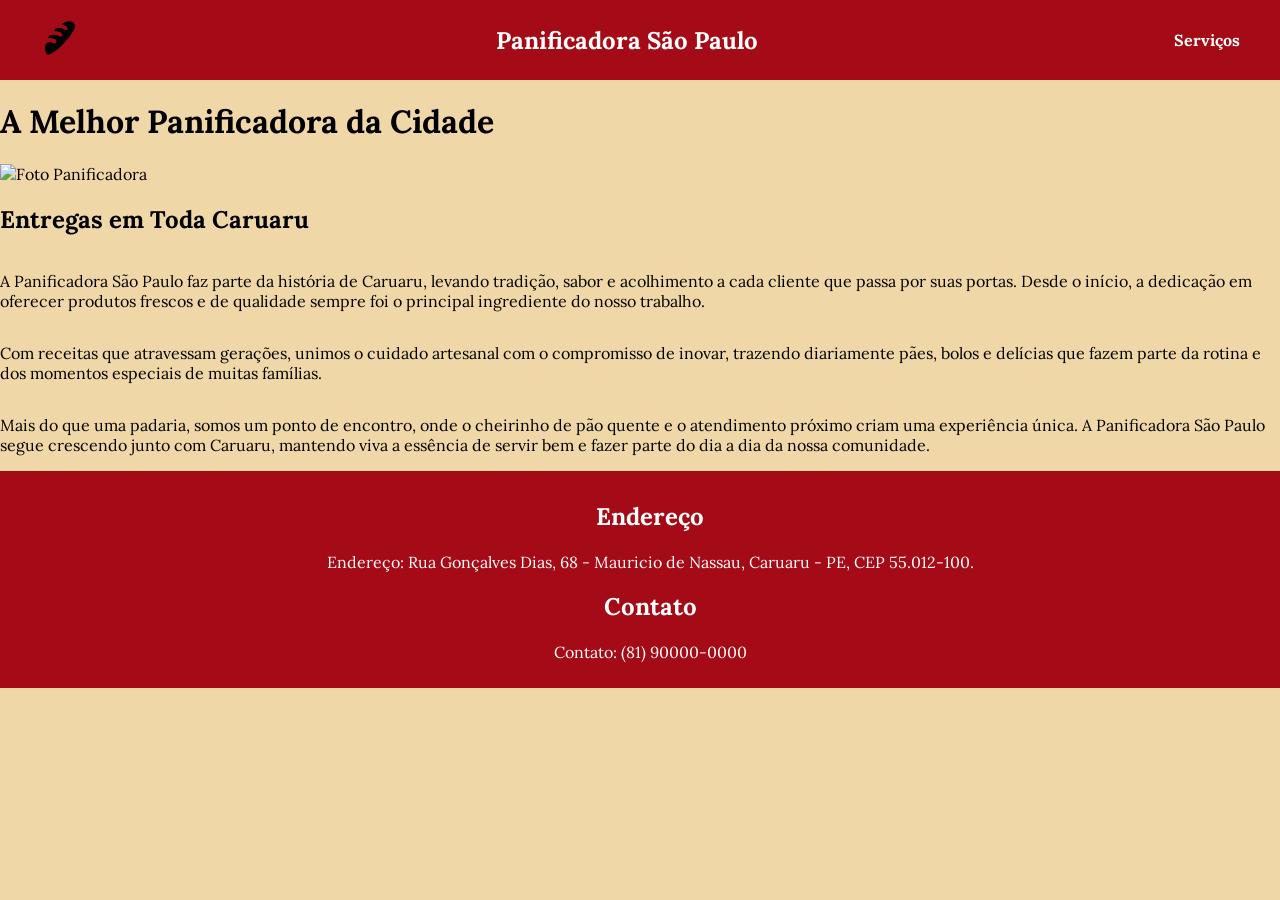
==== index.html @ 19a2aeb0 "init" ====
<!doctype html>
<html lang="en">
  <head>
    <meta charset="UTF-8" />
    <meta name="viewport" content="width=device-width, initial-scale=1.0" />
    <title>Panificadora São Paulo</title>
    <link rel="stylesheet" href="style.css" />
    <link
      href="https://fonts.googleapis.com/css2?family=Lora&display=swap"
      rel="stylesheet"
    />
  </head>
  <body>
    <header>
      <a href="index.html"> <img src="mdi--bakery.svg" alt="ícone" /></a>
      <h1 class="h1_title">Panificadora São Paulo</h1>
      <nav><a href="serviços.html">Serviços</a></nav>
    </header>
    <h1>A Melhor Panificadora da Cidade</h1>

    <img src="foto.webp" alt="Foto Panificadora" width="40%" />

    <h2>Entregas em Toda Caruaru</h2>

    <p>
      A Panificadora São Paulo faz parte da história de Caruaru, levando
      tradição, sabor e acolhimento a cada cliente que passa por suas portas.
      Desde o início, a dedicação em oferecer produtos frescos e de qualidade
      sempre foi o principal ingrediente do nosso trabalho.
    </p>

    <p>
      Com receitas que atravessam gerações, unimos o cuidado artesanal com o
      compromisso de inovar, trazendo diariamente pães, bolos e delícias que
      fazem parte da rotina e dos momentos especiais de muitas famílias.
    </p>

    <p>
      Mais do que uma padaria, somos um ponto de encontro, onde o cheirinho de
      pão quente e o atendimento próximo criam uma experiência única. A
      Panificadora São Paulo segue crescendo junto com Caruaru, mantendo viva a
      essência de servir bem e fazer parte do dia a dia da nossa comunidade.
    </p>

    <footer class="footer">
      <h2>Endereço</h2>
      <p>
        Endereço: Rua Gonçalves Dias, 68 - Mauricio de Nassau, Caruaru - PE, CEP
        55.012-100.
      </p>
      <h2>Contato</h2>
      <p>Contato: (81) 90000-0000</p>
    </footer>
  </body>
</html>
---- style.css ----
body {
  background-color: #f0d7a7;
  margin: 0%;
  font-family: "Lora", serif;
  flex-direction: column;
  display: flex;
}

a {
  text-decoration: none;
}

.title {
  width: 80%;
  color: white;
  font-size: 40px;
}

.footer {
  background-color: #a40b16;
  color: white;
  text-align: center;
  padding: 10px;
  width: 100%;
  display: block;
  justify-content: center;
  align-items: center;
  margin-top: auto;
}

header {
  width: 100%;
  height: 80px;
  background-color: #a40b16;
  display: flex;
  justify-content: space-between;
  align-items: center;
  padding: 0 40px;
  box-sizing: border-box;
}

header img {
  width: 40px;
}

.h1_title {
  color: white;
  font-size: 24px;
  margin: 0;
}

nav a {
  color: white;
  font-weight: bold;
  transition: 0.3s;
}

iconify-icon {
  font-size: 40px;
}
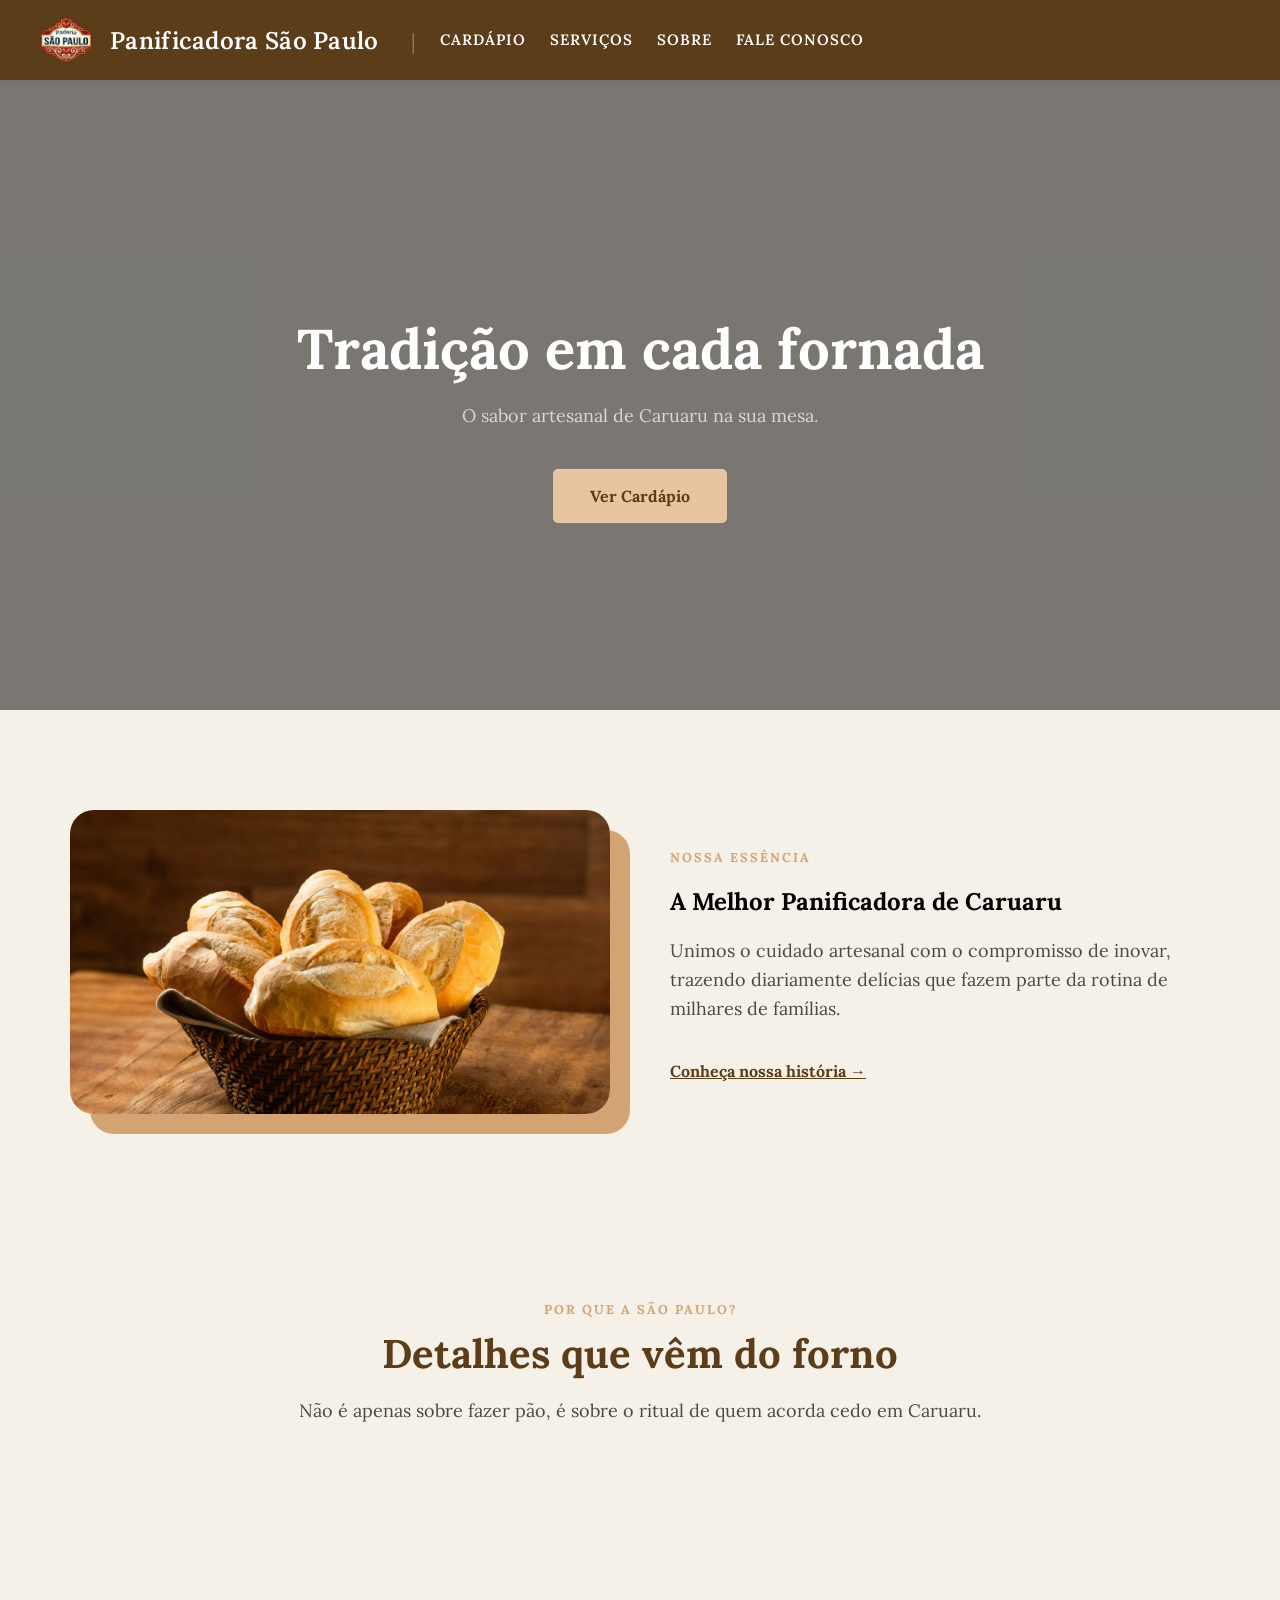
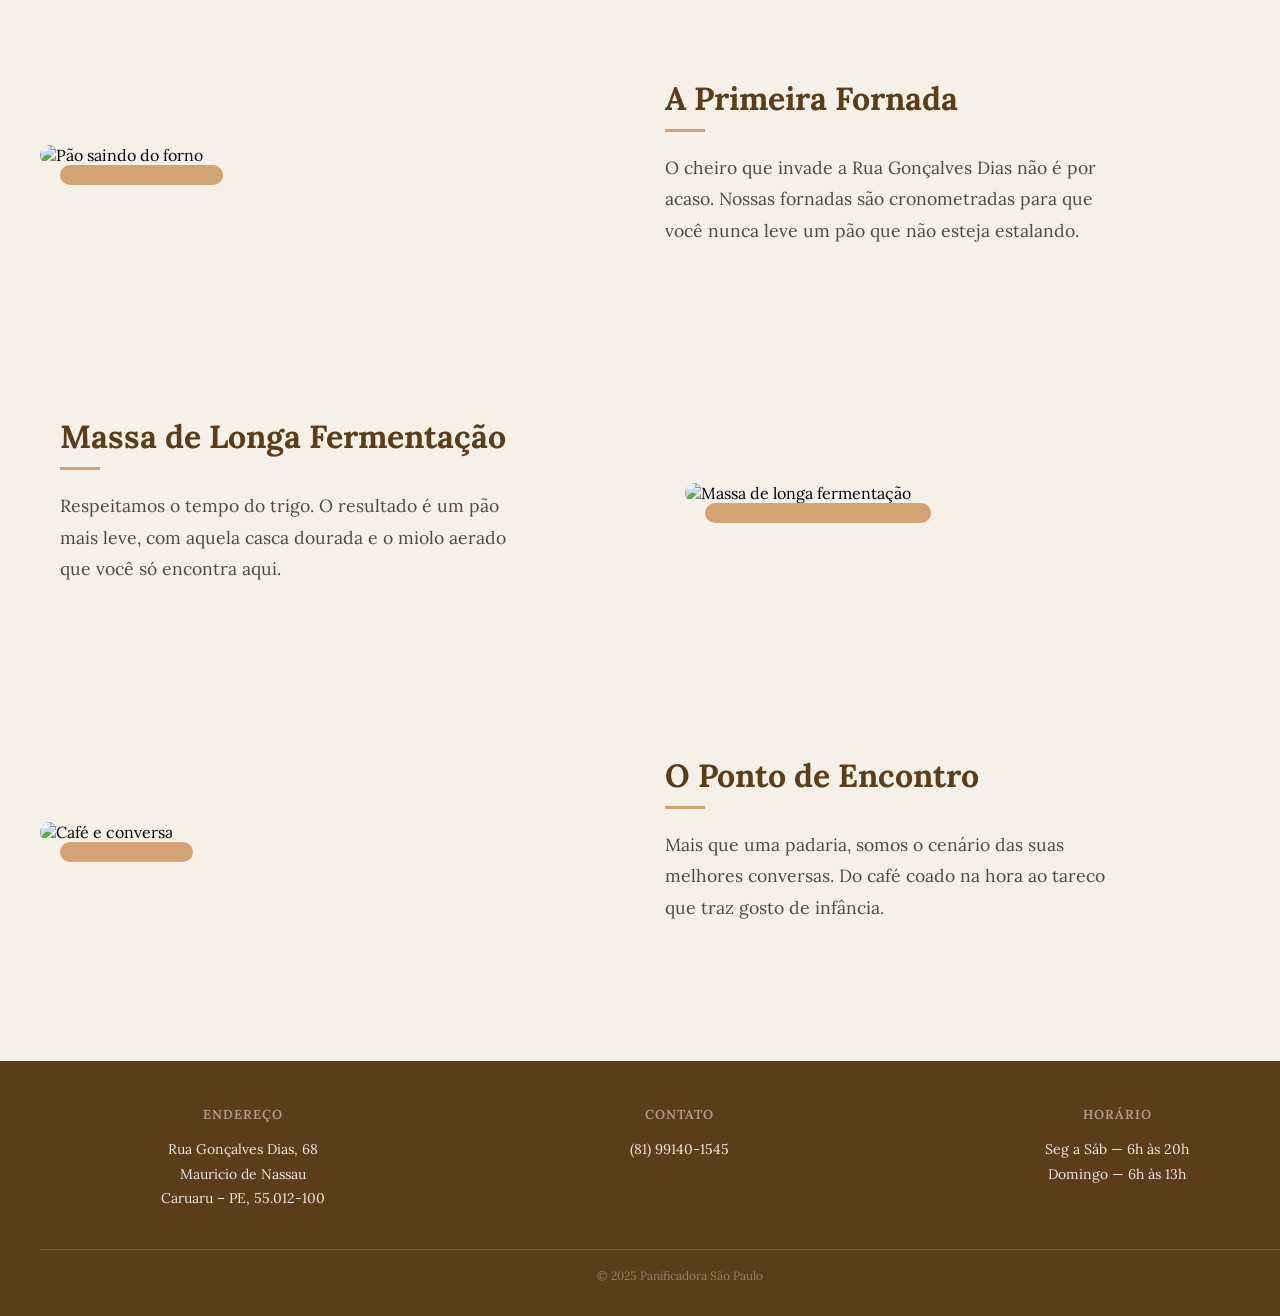
==== commit 8169bfe7: "feat: complete bakery website with all pages and features - Added cardapio.html with responsive prod" ====
--- a/index.html
+++ b/index.html
@@ -1,5 +1,5 @@
 <!doctype html>
-<html lang="en">
+<html lang="pt-BR">
   <head>
     <meta charset="UTF-8" />
     <meta name="viewport" content="width=device-width, initial-scale=1.0" />
@@ -9,47 +9,147 @@
       href="https://fonts.googleapis.com/css2?family=Lora&display=swap"
       rel="stylesheet"
     />
+    <script src="script.js" defer></script>
   </head>
   <body>
     <header>
-      <a href="index.html"> <img src="mdi--bakery.svg" alt="ícone" /></a>
-      <h1 class="h1_title">Panificadora São Paulo</h1>
-      <nav><a href="serviços.html">Serviços</a></nav>
+      <div class="header-logo">
+        <a href="index.html" class="logo-link"
+          ><img src="img/logo-removebg-preview.png" alt="ícone" />
+          <h1 class="h1_title">Panificadora São Paulo</h1>
+        </a>
+      </div>
+      <button class="menu-toggle" aria-expanded="false" aria-label="Abrir menu">
+        <span class="bar"></span>
+        <span class="bar"></span>
+        <span class="bar"></span>
+      </button>
+      <nav class="main-nav">
+        <a href="cardapio.html">Cardápio</a>
+        <a href="serviços.html">Serviços</a>
+        <a href="sobre.html">Sobre</a>
+        <a href="fale_conosco.html">Fale Conosco</a>
+      </nav>
     </header>
-    <h1>A Melhor Panificadora da Cidade</h1>
 
-    <img src="foto.webp" alt="Foto Panificadora" width="40%" />
+    <section class="hero">
+      <div class="hero-overlay">
+        <div class="container">
+          <h1>Tradição em cada fornada</h1>
+          <p class="p2-hero">O sabor artesanal de Caruaru na sua mesa.</p>
+          <a href="cardapio.html" class="btn-cta">Ver Cardápio</a>
+        </div>
+      </div>
+    </section>
 
-    <h2>Entregas em Toda Caruaru</h2>
+    <main>
+      <section class="secao-split container">
+        <div class="split-img">
+          <img src="img/paofrancesfolhado.jpg" alt="Pães artesanais" />
+        </div>
+        <div class="split-text">
+          <span class="tagline">Nossa Essência</span>
+          <h2>A Melhor Panificadora de Caruaru</h2>
+          <p>
+            Unimos o cuidado artesanal com o compromisso de inovar, trazendo
+            diariamente delícias que fazem parte da rotina de milhares de
+            famílias.
+          </p>
+          <a href="sobre.html" class="btn-text">Conheça nossa história →</a>
+        </div>
+      </section>
 
-    <p>
-      A Panificadora São Paulo faz parte da história de Caruaru, levando
-      tradição, sabor e acolhimento a cada cliente que passa por suas portas.
-      Desde o início, a dedicação em oferecer produtos frescos e de qualidade
-      sempre foi o principal ingrediente do nosso trabalho.
-    </p>
+      <section class="secao-bege">
+        <div class="container">
+          <div class="intro-diferenciais">
+            <span class="tagline">Por que a São Paulo?</span>
+            <h2>Detalhes que vêm do forno</h2>
+            <p>
+              Não é apenas sobre fazer pão, é sobre o ritual de quem acorda cedo
+              em Caruaru.
+            </p>
+          </div>
+        </div>
+      </section>
 
-    <p>
-      Com receitas que atravessam gerações, unimos o cuidado artesanal com o
-      compromisso de inovar, trazendo diariamente pães, bolos e delícias que
-      fazem parte da rotina e dos momentos especiais de muitas famílias.
-    </p>
+      <section>
+        <div class="beneficios-lista-leve">
+          <div class="beneficio-item-horizontal">
+            <div class="beneficio-img">
+              <img
+                src="https://plus.unsplash.com/premium_photo-1675604274302-665e7e65021e?fm=jpg&q=60&w=3000&auto=format&fit=crop&ixlib=rb-4.1.0&ixid=M3wxMjA3fDB8MHxwaG90by1yZWxhdGVkfDE5fHx8ZW58MHx8fHx8"
+                alt="Pão saindo do forno"
+              />
+            </div>
+            <div class="beneficio-info">
+              <h3>A Primeira Fornada</h3>
+              <p>
+                O cheiro que invade a Rua Gonçalves Dias não é por acaso. Nossas
+                fornadas são cronometradas para que você nunca leve um pão que
+                não esteja estalando.
+              </p>
+            </div>
+          </div>
 
-    <p>
-      Mais do que uma padaria, somos um ponto de encontro, onde o cheirinho de
-      pão quente e o atendimento próximo criam uma experiência única. A
-      Panificadora São Paulo segue crescendo junto com Caruaru, mantendo viva a
-      essência de servir bem e fazer parte do dia a dia da nossa comunidade.
-    </p>
+          <div class="beneficio-item-horizontal inverso">
+            <div class="beneficio-img">
+              <img
+                src="https://www.ogastronomo.com.br/upload/510478094-maturacao-massa-de-pizza-tudo-que-voce-precisa-saber.jpg"
+                alt="Massa de longa fermentação"
+              />
+            </div>
+            <div class="beneficio-info">
+              <h3>Massa de Longa Fermentação</h3>
+              <p>
+                Respeitamos o tempo do trigo. O resultado é um pão mais leve,
+                com aquela casca dourada e o miolo aerado que você só encontra
+                aqui.
+              </p>
+            </div>
+          </div>
+
+          <div class="beneficio-item-horizontal">
+            <div class="beneficio-img">
+              <img
+                src="https://www.estadao.com.br/resizer/v2/ZAYKNE3MEFFDRJRJ5YSNLLZTKM.jpeg?quality=80&auth=85a5abe67cd86475c7be4de5ea391f62dc8b5c36cb199ed717e7e5902f78c14a&width=1075&height=527&focal=2766,3047"
+                alt="Café e conversa"
+              />
+            </div>
+            <div class="beneficio-info">
+              <h3>O Ponto de Encontro</h3>
+              <p>
+                Mais que uma padaria, somos o cenário das suas melhores
+                conversas. Do café coado na hora ao tareco que traz gosto de
+                infância.
+              </p>
+            </div>
+          </div>
+        </div>
+      </section>
+    </main>
 
     <footer class="footer">
-      <h2>Endereço</h2>
-      <p>
-        Endereço: Rua Gonçalves Dias, 68 - Mauricio de Nassau, Caruaru - PE, CEP
-        55.012-100.
-      </p>
-      <h2>Contato</h2>
-      <p>Contato: (81) 90000-0000</p>
+      <div class="footer-linha-topo">
+        <div class="footer-bloco">
+          <h3>Endereço</h3>
+          <p>
+            Rua Gonçalves Dias, 68<br />
+            Mauricio de Nassau<br />
+            Caruaru – PE, 55.012-100
+          </p>
+        </div>
+
+        <div class="footer-bloco">
+          <h3>Contato</h3>
+          <p>(81) 99140-1545</p>
+        </div>
+
+        <div class="footer-bloco">
+          <h3>Horário</h3>
+          <p>Seg a Sáb — 6h às 20h<br />Domingo — 6h às 13h</p>
+        </div>
+      </div>
+      <p class="footer-copy">© 2025 Panificadora São Paulo</p>
     </footer>
   </body>
 </html>
--- a/style.css
+++ b/style.css
@@ -1,13 +1,440 @@
 body {
-  background-color: #f0d7a7;
-  margin: 0%;
+  background-color: #f5f0e8;
+  margin: 0;
   font-family: "Lora", serif;
   flex-direction: column;
-  display: flex;
+  min-height: 100vh;
+  display: flex;
+  padding-top: 80px;
 }
 
 a {
+  color: #d4a373;
   text-decoration: none;
+}
+
+.tagline {
+  color: #d4a373;
+  text-transform: uppercase;
+  font-weight: bold;
+  letter-spacing: 2px;
+  font-size: 0.8rem;
+}
+
+.secao-bege {
+  background-color: #f5f0e8;
+  padding: 80px 0;
+}
+
+.beneficios-grid {
+  display: grid;
+  grid-template-columns: repeat(auto-fit, minmax(250px, 1fr));
+  gap: 30px;
+  margin-top: 40px;
+}
+
+.beneficio-card {
+  background: white;
+  padding: 40px;
+  text-align: center;
+  border-radius: 8px;
+  transition: 0.3s;
+}
+
+.beneficio-card:hover {
+  transform: translateY(-10px);
+}
+
+.beneficio-card .icon {
+  font-size: 2.5rem;
+  margin-bottom: 20px;
+}
+
+.depoimentos-grid {
+  display: grid;
+  grid-template-columns: 1fr 1fr;
+  gap: 40px;
+  padding: 40px 0;
+}
+
+.depoimento-item {
+  border-left: 4px solid #d4a373;
+  padding-left: 20px;
+  margin: 0;
+}
+
+.text-center {
+  text-align: center;
+}
+
+.btn-text {
+  color: #5c3d1a;
+  font-weight: bold;
+  text-decoration: underline;
+  margin-top: 20px;
+  display: inline-block;
+}
+
+@media (max-width: 768px) {
+  .secao-split {
+    flex-direction: column;
+    text-align: center;
+  }
+  .depoimentos-grid {
+    grid-template-columns: 1fr;
+  }
+}
+
+.hero-overlay {
+  background: rgba(0, 0, 0, 0.5);
+  width: 100%;
+  height: 100%;
+  display: flex;
+  align-items: center;
+  text-align: center;
+}
+
+.container {
+  max-width: 1140px;
+  margin: 0 auto;
+  padding: 0 20px;
+}
+
+.hero {
+  background-image: url("https://static.vecteezy.com/ti/fotos-gratis/p2/67289860-realista-pao-pao-colocada-em-rustico-de-madeira-configuracao-papel-de-parede-gratis-foto.jpg");
+  background-size: cover;
+  background-position: center;
+  height: 70vh;
+  display: flex;
+  align-items: center;
+  color: white;
+  background-attachment: fixed;
+}
+
+.p2-hero {
+  color: #dbd6d6;
+}
+
+.hero-overlay {
+  background: rgba(0, 0, 0, 0.5);
+  width: 100%;
+  height: 100%;
+  display: flex;
+  align-items: center;
+  text-align: center;
+}
+
+.hero h1 {
+  font-size: 3.5rem;
+  margin-bottom: 10px;
+}
+
+.btn-cta {
+  background: #e8c4a0;
+  color: #5c3d1a;
+  padding: 15px 35px;
+  text-decoration: none;
+  font-weight: bold;
+  border-radius: 5px;
+  display: inline-block;
+  margin-top: 20px;
+  transition: 0.3s;
+  border: 2px solid #e8c4a0;
+}
+
+.btn-cta:hover {
+  transform: scale(1.08);
+  background: #d4a373;
+  border-color: #d4a373;
+  box-shadow: 0 8px 20px rgba(0, 0, 0, 0.15);
+}
+
+.secao-split {
+  display: flex;
+  align-items: center;
+  gap: 60px;
+  padding: 100px 10px;
+}
+
+.split-img,
+.split-text {
+  flex: 1;
+}
+
+.split-img img {
+  width: 100%;
+  border-radius: 24px;
+  box-shadow: 20px 20px 0px #d4a373;
+}
+
+.intro-diferenciais {
+  text-align: center;
+  margin-bottom: 60px;
+}
+
+.intro-diferenciais h2 {
+  font-size: 2.5rem;
+  color: #5c3d1a;
+  margin: 10px 0;
+}
+
+.beneficios-lista-leve {
+  display: flex;
+  flex-direction: column;
+  gap: 80px;
+  margin-top: 60px;
+  padding-bottom: 100px;
+  max-width: 1200px;
+  margin-left: auto;
+  margin-right: auto;
+  padding-left: 20px;
+  padding-right: 20px;
+}
+
+.beneficio-item-horizontal {
+  display: flex;
+  align-items: center;
+  gap: 50px;
+}
+
+.beneficio-item-horizontal.inverso {
+  flex-direction: row-reverse;
+}
+
+.beneficio-img {
+  flex: 1;
+}
+
+.beneficio-img img {
+  width: 100%;
+  height: 350px;
+  object-fit: cover;
+  border-radius: 24px;
+  box-shadow: 20px 20px 0px #d4a373;
+}
+
+.beneficio-info {
+  flex: 1;
+  padding: 20px;
+}
+
+.beneficio-info h3 {
+  font-family: "Lora", serif;
+  font-size: 2rem;
+  color: #5c3d1a;
+  margin-bottom: 20px;
+  position: relative;
+}
+
+.beneficio-info h3::after {
+  content: "";
+  display: block;
+  width: 40px;
+  height: 3px;
+  background: #d4a373;
+  margin-top: 10px;
+}
+
+.beneficio-info p {
+  font-size: 1.1rem;
+  line-height: 1.8;
+  color: #4a4a4a;
+  max-width: 450px;
+}
+
+@media (max-width: 768px) {
+  header {
+    padding: 0.5rem 1.2rem;
+    height: 72px;
+  }
+
+  header img {
+    width: 56px;
+    height: 42px;
+  }
+
+  .h1_title {
+    font-size: 20px;
+  }
+
+  body {
+    padding-top: 72px;
+  }
+
+  .hero {
+    height: 55vh;
+  }
+
+  .hero h1 {
+    font-size: 2.5rem;
+  }
+
+  .hero-overlay {
+    justify-content: center;
+    text-align: center;
+  }
+
+  .btn-cta {
+    padding: 12px 26px;
+    font-size: 1rem;
+  }
+
+  main {
+    max-width: 100%;
+    padding: 1.5rem;
+  }
+
+  .secao-split {
+    padding: 60px 15px;
+    gap: 30px;
+  }
+
+  .split-text {
+    text-align: left;
+  }
+
+  .split-img img {
+    border-radius: 20px;
+    box-shadow: 15px 15px 0px #d4a373;
+  }
+
+  .beneficios-lista-leve {
+    gap: 60px;
+    padding-bottom: 80px;
+    padding-left: 15px;
+    padding-right: 15px;
+  }
+
+  .beneficio-item-horizontal,
+  .beneficio-item-horizontal.inverso {
+    gap: 30px;
+    padding: 0 10px;
+  }
+
+  .beneficio-img {
+    margin-left: 0;
+    margin-right: 0;
+  }
+
+  .beneficio-img img {
+    width: 100%;
+    height: 280px;
+    border-radius: 24px;
+    box-shadow: 20px 20px 0px #d4a373;
+  }
+
+  .beneficio-info h3 {
+    font-size: 1.6rem;
+  }
+
+  .beneficio-info p {
+    font-size: 1rem;
+  }
+
+  .intro-diferenciais h2 {
+    font-size: 2rem;
+  }
+
+  .cardapio-grid {
+    grid-template-columns: repeat(2, 1fr);
+    gap: 24px;
+  }
+
+  .depoimentos-grid {
+    grid-template-columns: 1fr;
+  }
+
+  nav {
+    gap: 1rem;
+  }
+
+  nav a {
+    font-size: 14px;
+    padding: 5px 8px;
+  }
+
+  .footer-linha-topo {
+    flex-direction: row;
+    justify-content: space-around;
+  }
+
+  .footer-bloco {
+    text-align: center;
+    flex: 0 1 auto;
+  }
+
+  .contato-wrapper {
+    flex-direction: column;
+    gap: 40px;
+    padding-bottom: 80px;
+  }
+
+  .servicos-grid {
+    gap: 20px;
+  }
+
+  .servico-card {
+    flex: 1 1 250px;
+  }
+}
+
+.marquee-wrapper {
+  width: 100%;
+  overflow: hidden;
+  padding: 40px 0;
+  background-color: #f5f0e8;
+  mask-image: linear-gradient(
+    to right,
+    transparent,
+    black 10%,
+    black 90%,
+    transparent
+  );
+}
+
+.marquee-content {
+  display: flex;
+  width: max-content;
+  gap: 30px;
+  animation: rolar-infinito 20s linear infinite;
+}
+
+.depoimento-card {
+  flex: 0 0 350px;
+  background: white;
+  padding: 30px;
+  border-radius: 12px;
+  box-shadow: 0 4px 15px rgba(0, 0, 0, 0.05);
+  border-left: 5px solid #d4a373;
+}
+
+@keyframes rolar-infinito {
+  0% {
+    transform: translateX(0);
+  }
+  100% {
+    transform: translateX(-50%);
+  }
+}
+
+.img {
+  display: block;
+  margin-left: auto;
+  margin-right: auto;
+}
+
+h1 {
+  text-align: center;
+}
+
+.h2 {
+  background-color: #5c3d1a;
+  color: white;
+  padding: 10px 1rem;
+  font-size: 16px;
+  text-align: center;
+  letter-spacing: 0.5px;
+  margin: 0;
 }
 
 .title {
@@ -17,7 +444,7 @@
 }
 
 .footer {
-  background-color: #a40b16;
+  background-color: #5c3d1a;
   color: white;
   text-align: center;
   padding: 10px;
@@ -29,32 +456,1438 @@
 }
 
 header {
+  background-color: #5c3d1a;
+  padding: 0.5rem 2rem;
+  height: 80px;
+  display: flex;
+  align-items: center;
+  justify-content: flex-start;
   width: 100%;
-  height: 80px;
-  background-color: #a40b16;
-  display: flex;
-  justify-content: space-between;
+  box-sizing: border-box;
+  gap: 2rem;
+  position: fixed;
+  top: 0;
+  z-index: 1000;
+  box-shadow: 0 2px 10px rgba(0, 0, 0, 0.1);
+}
+
+p {
+  color: #4a4a4a;
+  font-size: 18px;
+  line-height: 1.6;
+}
+
+header img {
+  width: 68px;
+  height: 50px;
+  filter: none;
+  opacity: 1;
+  display: block;
+  margin: 0;
+}
+
+.menu-toggle {
+  display: none;
+}
+
+.header-logo {
+  flex-shrink: 0;
+  display: flex;
   align-items: center;
-  padding: 0 40px;
-  box-sizing: border-box;
-}
-
-header img {
-  width: 40px;
+  gap: 15px;
+}
+
+.logo-link {
+  display: flex;
+  align-items: center;
+  gap: 10px;
+  text-decoration: none;
+  transition: opacity 0.2s;
+}
+
+.logo-link:hover {
+  opacity: 0.8;
 }
 
 .h1_title {
   color: white;
   font-size: 24px;
+  font-weight: 600;
+  letter-spacing: 0.3px;
+  cursor: pointer;
   margin: 0;
+  white-space: nowrap;
+}
+
+nav {
+  display: flex;
+  gap: 1.5rem;
+  align-items: center;
 }
 
 nav a {
   color: white;
+  font-size: 15px;
+  font-weight: 600;
+  text-transform: uppercase;
+  letter-spacing: 1px;
+  border-bottom: none;
+  transition: color 0.3s ease;
+  border-bottom: 2px solid transparent;
+}
+
+nav a:hover {
+  color: #d2b48c;
+  border-bottom: 2px solid #d2b48c;
+}
+
+nav::before {
+  content: "|";
+  color: rgba(255, 255, 255, 0.3);
+  font-size: 20px;
+  font-weight: 300;
+}
+
+iconify-icon {
+  font-size: 40px;
+}
+
+.footer {
+  background-color: #5c3d1a;
+  color: white;
+  padding: 2rem 2.5rem 1.2rem;
+}
+
+.footer-linha-topo {
+  display: flex;
+  flex-wrap: wrap;
+  gap: 2rem;
+  padding-bottom: 1.5rem;
+  border-bottom: 1px solid rgba(255, 255, 255, 0.15);
+  margin-bottom: 1rem;
+}
+
+.footer-bloco {
+  flex: 1 1 180px;
+}
+
+.footer-bloco h3 {
+  font-size: 13px;
+  font-weight: 600;
+  letter-spacing: 1px;
+  text-transform: uppercase;
+  color: rgba(255, 255, 255, 0.5);
+  margin-bottom: 0.6rem;
+}
+
+.footer-bloco p {
+  font-size: 14px;
+  line-height: 1.75;
+  color: rgba(255, 255, 255, 0.88);
+}
+
+.footer-copy {
+  font-size: 12px;
+  color: rgba(255, 255, 255, 0.35);
+  text-align: center;
+}
+
+.cardapio-container {
+  max-width: 1200px;
+  margin: 0 auto;
+  padding: 40px 20px;
+}
+
+.cardapio-grid {
+  display: grid;
+  grid-template-columns: repeat(auto-fill, minmax(280px, 1fr));
+  gap: 32px;
+}
+
+.cardapio-h1 {
+  color: #5c3d1a;
+}
+
+.produto-card {
+  background: #ffffff;
+  border-radius: 8px;
+  overflow: hidden;
+  border: 1px solid #eee;
+  transition: all 0.3s cubic-bezier(0.25, 0.8, 0.25, 1);
+  display: flex;
+  flex-direction: column;
+}
+
+.produto-card:hover {
+  transform: translateY(-5px);
+  box-shadow: 0 10px 20px rgba(0, 0, 0, 0.08);
+}
+
+.produto-card img {
+  width: 100%;
+  aspect-ratio: 4 / 3;
+  object-fit: cover;
+  display: block;
+  background-color: #f9f9f9;
+}
+
+.produto-info {
+  padding: 20px;
+  display: flex;
+  flex-direction: column;
+  flex-grow: 1;
+}
+
+.produto-info h3 {
+  font-family: "Lora", serif;
+  color: #5c3d1a;
+  margin: 0 0 10px 0;
+  font-size: 1.2rem;
+}
+
+.produto-info p {
+  font-size: 0.9rem;
+  color: #666;
+  line-height: 1.5;
+  margin-bottom: 15px;
+  flex-grow: 1;
+}
+
+.produto-preco {
+  font-size: 1.2rem;
+  font-weight: 700;
+  color: #5c3d1a;
+  margin-bottom: 15px;
+}
+
+.botoes-grupo {
+  display: flex;
+  flex-direction: column;
+  gap: 10px;
+}
+
+.btn-comprar,
+.btn-retirar {
+  width: 100%;
+  padding: 12px;
+  border-radius: 4px;
+  font-weight: 600;
+  font-size: 0.8rem;
+  text-transform: uppercase;
+  letter-spacing: 0.5px;
+  cursor: pointer;
+  transition: 0.2s;
+}
+
+.btn-comprar {
+  background-color: #5c3d1a;
+  color: white;
+  border: none;
+}
+
+.btn-comprar:hover {
+  background-color: #d4a373;
+}
+
+.btn-retirar {
+  background-color: transparent;
+  color: #5c3d1a;
+  border: 1px solid #5c3d1a;
+}
+
+.btn-retirar:hover {
+  background-color: rgba(92, 61, 26, 0.05);
+}
+
+.sobre-hero {
+  background-color: #5c3d1a;
+  padding: 100px 60px;
+  text-align: center;
+  color: white;
+}
+
+.secao-historia {
+  display: flex;
+  align-items: center;
+  gap: 80px;
+  padding: 100px 20px;
+}
+
+.secao-historia.inverso {
+  flex-direction: row-reverse;
+}
+
+.historia-texto {
+  flex: 1.2;
+}
+
+.historia-texto h2 {
+  font-family: "Lora", serif;
+  font-size: 2.5rem;
+  color: #5c3d1a;
+  margin-bottom: 20px;
+}
+
+.historia-img {
+  flex: 1;
+}
+
+.historia-img img {
+  width: 100%;
+  height: 450px;
+  object-fit: cover;
+  border-radius: 2px;
+  filter: grayscale(30%) sepia(20%);
+}
+
+.destaque-cultural {
+  background-color: #f5f0e8;
+  padding: 80px 0;
+  border-top: 1px solid #e0d8cc;
+  border-bottom: 1px solid #e0d8cc;
+}
+
+.cultural-wrapper {
+  max-width: 800px;
+  margin: 0 auto;
+  text-align: center;
+}
+
+.cultural-badge {
+  font-size: 3rem;
+  color: #d4a373;
+  margin-bottom: 20px;
+}
+
+.cultural-content h3 {
+  font-style: italic;
+  font-size: 1.8rem;
+  color: #5c3d1a;
+  margin-bottom: 20px;
+}
+
+.autor-musica {
+  display: block;
+  margin-top: 20px;
+  font-size: 0.8rem;
+  text-transform: uppercase;
+  letter-spacing: 2px;
+  color: #d4a373;
+}
+
+.servicos-hero {
+  background-color: #f5f0e8;
+  padding: 80px 0;
+  text-align: center;
+  margin-bottom: 50px;
+}
+
+.servicos-hero h1 {
+  font-family: "Lora", serif;
+  color: #5c3d1a;
+  font-size: 3rem;
+  margin-bottom: 10px;
+}
+
+.servicos-grid {
+  display: flex;
+  flex-wrap: wrap;
+  gap: 30px;
+  padding-bottom: 80px;
+}
+
+.servico-card {
+  flex: 1 1 300px;
+  background: white;
+  border: 1px solid #e0d8cc;
+  padding: 40px;
+  border-radius: 4px;
+  display: flex;
+  flex-direction: column;
+  transition: all 0.3s ease;
+}
+
+.servico-card:hover {
+  border-color: #d4a373;
+  transform: translateY(-5px);
+  box-shadow: 0 10px 25px rgba(92, 61, 26, 0.05);
+}
+
+.servico-icon {
+  font-size: 3rem;
+  color: #d4a373;
+  margin-bottom: 25px;
+}
+
+.servico-info h3 {
+  color: #5c3d1a;
+  font-size: 1.5rem;
+  margin-bottom: 15px;
+}
+
+.servico-info p {
+  font-size: 1rem;
+  color: #666;
+  margin-bottom: 20px;
+  line-height: 1.6;
+}
+
+.servico-lista {
+  list-style: none;
+  padding: 0;
+  margin-bottom: 30px;
+}
+
+.servico-lista li {
+  font-size: 0.9rem;
+  color: #5c3d1a;
+  margin-bottom: 8px;
+  display: flex;
+  align-items: center;
+  gap: 10px;
+}
+
+.servico-lista li::before {
+  content: "✓";
+  color: #d4a373;
+  font-weight: bold;
+}
+
+.btn-servico {
+  margin-top: auto;
+  padding: 12px 20px;
+  text-align: center;
+  text-transform: uppercase;
+  font-weight: bold;
+  font-size: 0.8rem;
+  letter-spacing: 1px;
+  border-radius: 4px;
+  transition: 0.3s;
+  background-color: #5c3d1a;
+  color: white;
+}
+
+.btn-servico.secondary {
+  background-color: transparent;
+  border: 1px solid #5c3d1a;
+  color: #5c3d1a;
+}
+
+.btn-servico:hover {
+  background-color: #d4a373;
+  color: #5c3d1a;
+  border-color: #d4a373;
+}
+
+@media (max-width: 480px) {
+  header {
+    padding: 0.4rem 0.8rem;
+    height: 64px;
+    gap: 0.6rem;
+  }
+
+  header img {
+    width: 48px;
+    height: 36px;
+  }
+
+  .h1_title {
+    font-size: 16px;
+    white-space: nowrap;
+    overflow: hidden;
+    text-overflow: ellipsis;
+    max-width: 150px;
+  }
+
+  body {
+    padding-top: 64px;
+  }
+
+  nav {
+    gap: 0.4rem;
+    flex-wrap: wrap;
+    align-items: center;
+  }
+
+  nav a {
+    font-size: 12px;
+    padding: 4px 6px;
+  }
+
+  nav::before {
+    display: none;
+  }
+
+  .hero {
+    height: 45vh;
+    background-attachment: scroll;
+    background-size: cover;
+    background-position: center;
+    min-height: 320px;
+  }
+
+  .hero-overlay {
+    justify-content: center;
+    align-items: center;
+    text-align: center;
+    padding: 20px 12px;
+    display: flex;
+    flex-direction: column;
+  }
+
+  .hero-overlay .container {
+    width: 100%;
+    display: flex;
+    flex-direction: column;
+    align-items: center;
+    justify-content: center;
+    max-width: 100%;
+    padding: 0;
+  }
+
+  .hero h1 {
+    font-size: 1.6rem;
+    margin-bottom: 8px;
+    line-height: 1.2;
+  }
+
+  .p2-hero {
+    font-size: 0.9rem;
+    margin: 8px 0;
+  }
+
+  .btn-cta {
+    padding: 10px 18px;
+    font-size: 0.9rem;
+    margin-top: 12px;
+  }
+
+  main {
+    max-width: 100%;
+    padding: 1rem 0.8rem;
+  }
+
+  .secao-split {
+    flex-direction: column;
+    padding: 30px 8px;
+    gap: 20px;
+    text-align: center;
+  }
+
+  .split-img img {
+    border-radius: 12px;
+    box-shadow: 8px 8px 0px #d4a373;
+  }
+
+  .split-text {
+    text-align: center;
+  }
+
+  .secao-bege {
+    padding: 60px 0;
+  }
+
+  .intro-diferenciais {
+    margin-bottom: 40px;
+  }
+
+  .intro-diferenciais h2 {
+    font-size: 1.4rem;
+    margin: 8px 0;
+  }
+
+  .intro-diferenciais p {
+    font-size: 0.95rem;
+  }
+
+  .beneficios-lista-leve {
+    gap: 50px;
+    margin-top: 30px;
+    padding-bottom: 60px;
+    padding-left: 0;
+    padding-right: 0;
+  }
+
+  .beneficio-item-horizontal,
+  .beneficio-item-horizontal.inverso {
+    flex-direction: column;
+    gap: 20px;
+    text-align: center;
+    padding: 0 12px;
+  }
+
+  .beneficio-img {
+    width: 100%;
+    margin-left: 0;
+    margin-right: 0;
+  }
+
+  .beneficio-img img {
+    width: 100%;
+    height: 200px;
+    border-radius: 24px;
+    box-shadow: 20px 20px 0px #d4a373;
+  }
+
+  .beneficio-info {
+    padding: 0;
+    text-align: center;
+  }
+
+  .beneficio-info h3 {
+    font-size: 1.3rem;
+    margin-bottom: 12px;
+  }
+
+  .beneficio-info h3::after {
+    margin: 8px auto;
+    width: 30px;
+  }
+
+  .beneficio-info p {
+    font-size: 0.95rem;
+    line-height: 1.6;
+    max-width: 100%;
+  }
+
+  .tagline {
+    font-size: 0.7rem;
+  }
+
+  .depoimento-card {
+    flex: 0 0 280px;
+    padding: 16px;
+    margin: 0 8px;
+  }
+
+  .marquee-content {
+    gap: 15px;
+    animation-duration: 35s;
+  }
+
+  .footer {
+    padding: 1.5rem 1rem 0.8rem;
+  }
+
+  .footer-linha-topo {
+    flex-direction: column;
+    align-items: center;
+    gap: 1.2rem;
+    padding-bottom: 1rem;
+  }
+
+  .footer-bloco {
+    width: 100%;
+    text-align: center;
+  }
+
+  .footer-bloco h3 {
+    font-size: 12px;
+    margin-bottom: 0.4rem;
+  }
+
+  .footer-bloco p {
+    font-size: 13px;
+  }
+
+  .cardapio-grid {
+    grid-template-columns: 1fr;
+    gap: 16px;
+  }
+
+  .produto-card {
+    border-radius: 6px;
+  }
+
+  .produto-card img {
+    height: 160px;
+  }
+
+  .produto-info {
+    padding: 16px;
+  }
+
+  .produto-info h3 {
+    font-size: 1.1rem;
+  }
+
+  .produto-info p {
+    font-size: 0.85rem;
+  }
+
+  .produto-preco {
+    font-size: 1rem;
+  }
+
+  .btn-comprar,
+  .btn-retirar {
+    padding: 10px;
+    font-size: 0.75rem;
+  }
+
+  .menu-toggle {
+    display: inline-flex;
+    flex-direction: column;
+    justify-content: space-between;
+    width: 28px;
+    height: 20px;
+    background: transparent;
+    border: none;
+    cursor: pointer;
+    padding: 0;
+    margin-left: auto;
+  }
+
+  .menu-toggle .bar {
+    display: block;
+    height: 2.5px;
+    width: 100%;
+    background: white;
+    border-radius: 2px;
+    transition: 0.3s;
+  }
+
+  .menu-toggle[aria-expanded="true"] .bar:nth-child(1) {
+    transform: rotate(45deg) translate(10px, 10px);
+  }
+
+  .menu-toggle[aria-expanded="true"] .bar:nth-child(2) {
+    opacity: 0;
+  }
+
+  .menu-toggle[aria-expanded="true"] .bar:nth-child(3) {
+    transform: rotate(-45deg) translate(7px, -7px);
+  }
+
+  .main-nav {
+    display: none;
+    position: absolute;
+    top: 64px;
+    left: 0;
+    right: 0;
+    background: #5c3d1a;
+    flex-direction: column;
+    gap: 0;
+    padding: 0;
+    border-top: 1px solid rgba(255, 255, 255, 0.1);
+    z-index: 1100;
+    box-shadow: 0 4px 8px rgba(0, 0, 0, 0.15);
+  }
+
+  .main-nav.open {
+    display: flex;
+  }
+
+  .main-nav a {
+    display: block;
+    color: white;
+    padding: 14px 16px;
+    border-bottom: 1px solid rgba(255, 255, 255, 0.08);
+    font-size: 13px;
+    text-transform: uppercase;
+    letter-spacing: 0.5px;
+    transition: background 0.2s;
+  }
+
+  .main-nav a:last-child {
+    border-bottom: none;
+  }
+
+  .main-nav a:hover {
+    background: rgba(255, 255, 255, 0.1);
+    color: #d4a373;
+  }
+
+  .contato-wrapper {
+    flex-direction: column;
+    gap: 30px;
+    margin-top: 30px;
+    padding-bottom: 60px;
+  }
+
+  .contato-form {
+    gap: 18px;
+  }
+
+  .form-group {
+    gap: 6px;
+  }
+
+  .form-group input,
+  .form-group select,
+  .form-group textarea {
+    padding: 12px;
+    font-size: 16px;
+  }
+
+  .form-group label {
+    font-size: 0.85rem;
+  }
+
+  .btn-enviar {
+    padding: 14px;
+    font-size: 0.85rem;
+  }
+
+  .info-item {
+    padding: 0;
+  }
+
+  .info-item h4 {
+    font-size: 1rem;
+  }
+
+  .info-item p {
+    font-size: 0.9rem;
+  }
+
+  .sobre-hero {
+    padding: 60px 20px;
+    text-align: center;
+  }
+
+  .secao-historia {
+    flex-direction: column;
+    padding: 40px 12px;
+    gap: 24px;
+  }
+
+  .secao-historia.inverso {
+    flex-direction: column;
+  }
+
+  .historia-texto h2 {
+    font-size: 1.4rem;
+  }
+
+  .historia-img img {
+    height: 280px;
+  }
+
+  .cultural-wrapper {
+    max-width: 100%;
+    padding: 0 12px;
+  }
+
+  .cultural-badge {
+    font-size: 2.5rem;
+  }
+
+  .cultural-content h3 {
+    font-size: 1.3rem;
+  }
+
+  .servicos-hero {
+    padding: 60px 20px;
+  }
+
+  .servicos-hero h1 {
+    font-size: 1.8rem;
+  }
+
+  .servicos-grid {
+    flex-direction: column;
+    gap: 16px;
+  }
+
+  .servico-card {
+    flex: 1 1 100%;
+    padding: 24px;
+    text-align: center;
+  }
+
+  .servico-icon {
+    font-size: 2.5rem;
+  }
+
+  .servico-info h3 {
+    font-size: 1.2rem;
+  }
+
+  .servico-info p {
+    font-size: 0.9rem;
+  }
+
+  .servico-lista li {
+    font-size: 0.85rem;
+  }
+
+  .btn-servico {
+    padding: 10px 16px;
+    font-size: 0.75rem;
+  }
+
+  .cardapio-h1 {
+    font-size: 1.8rem;
+  }
+
+  .cardapio-container {
+    padding: 20px 12px;
+  }
+}
+
+.contato-wrapper {
+  display: flex;
+  gap: 80px;
+  margin-top: 50px;
+  padding-bottom: 100px;
+}
+
+.contato-form {
+  flex: 2;
+  display: flex;
+  flex-direction: column;
+  gap: 25px;
+}
+
+.contato-info-lateral {
+  flex: 1;
+  display: flex;
+  flex-direction: column;
+  gap: 40px;
+}
+
+.form-group {
+  display: flex;
+  flex-direction: column;
+  gap: 8px;
+}
+
+.form-group label {
+  font-weight: 600;
+  color: #5c3d1a;
+  font-size: 0.9rem;
+  text-transform: uppercase;
+  letter-spacing: 0.5px;
+}
+
+.form-group input,
+.form-group select,
+.form-group textarea {
+  padding: 15px;
+  border: 1px solid #e0d8cc;
+  border-radius: 4px;
+  font-family: inherit;
+  font-size: 1rem;
+  transition: border-color 0.3s;
+}
+
+.form-group input:focus,
+.form-group select:focus,
+.form-group textarea:focus {
+  outline: none;
+  border-color: #d4a373;
+}
+
+.btn-enviar {
+  background-color: #5c3d1a;
+  color: white;
+  padding: 18px;
+  border: none;
+  border-radius: 4px;
+  font-weight: bold;
+  text-transform: uppercase;
+  letter-spacing: 1px;
+  cursor: pointer;
+  transition: 0.3s;
+}
+
+.btn-enviar:hover {
+  background-color: #d4a373;
+  color: #5c3d1a;
+}
+
+.info-item h4 {
+  color: #5c3d1a;
+  margin-bottom: 10px;
+  font-family: "Lora", serif;
+}
+
+.faleconosco-hero-h1 {
+  color: #5c3d1a;
+}
+
+.info-item p {
+  font-size: 0.95rem;
+  color: #666;
+}
+
+.link-zap {
+  color: #d4a373;
+  font-weight: bold;
+  text-decoration: underline;
+}
+
+@media (max-width: 768px) {
+  .contato-wrapper {
+    flex-direction: column;
+    gap: 50px;
+  }
+}
+
+.p-faleconosco {
+  text-align: center;
+}
+
+.compra-hero {
+  background-color: #5c3d1a;
+  padding: 80px 60px;
+  text-align: center;
+  color: white;
+}
+
+.compra-hero h1 {
+  font-family: "Lora", serif;
+  font-size: 3rem;
+  margin-bottom: 10px;
+}
+
+.compra-hero p {
+  font-size: 1.1rem;
+  color: rgba(255, 255, 255, 0.9);
+}
+
+.compra-container {
+  max-width: 100%;
+}
+
+.section-padding {
+  padding: 60px 20px;
+}
+
+.compra-wrapper {
+  display: grid;
+  grid-template-columns: 2fr 1fr;
+  gap: 40px;
+}
+
+.carrinho-lista {
+  background: white;
+  padding: 40px;
+  border-radius: 8px;
+  box-shadow: 0 2px 10px rgba(0, 0, 0, 0.05);
+}
+
+.carrinho-lista h2 {
+  color: #5c3d1a;
+  font-size: 1.8rem;
+  margin-bottom: 30px;
+  border-bottom: 2px solid #d4a373;
+  padding-bottom: 15px;
+}
+
+.carrinho-vazio {
+  text-align: center;
+  padding: 60px 20px;
+  color: #999;
+}
+
+.carrinho-vazio p {
+  font-size: 1.1rem;
+  margin-bottom: 20px;
+}
+
+.tabela-carrinho {
+  width: 100%;
+  border-collapse: collapse;
+  margin-top: 20px;
+}
+
+.tabela-carrinho thead {
+  background-color: #f5f0e8;
+  border-bottom: 2px solid #d4a373;
+}
+
+.tabela-carrinho th {
+  padding: 12px;
+  text-align: left;
+  font-weight: 600;
+  color: #5c3d1a;
+  font-size: 0.9rem;
+  text-transform: uppercase;
+  letter-spacing: 0.5px;
+}
+
+.tabela-carrinho td {
+  padding: 16px 12px;
+  border-bottom: 1px solid #e0d8cc;
+  color: #4a4a4a;
+}
+
+.tabela-carrinho tr:hover {
+  background-color: #fafafa;
+}
+
+.preco-item {
+  font-weight: 600;
+  color: #5c3d1a;
+}
+
+.quantidade-input {
+  width: 60px;
+  padding: 6px;
+  border: 1px solid #d4a373;
+  border-radius: 4px;
+  text-align: center;
+  font-size: 1rem;
+}
+
+.btn-remover {
+  background: transparent;
+  color: #d4a373;
+  border: none;
+  cursor: pointer;
+  font-weight: bold;
+  padding: 4px 8px;
+  border-radius: 4px;
+  transition: 0.2s;
+}
+
+.btn-remover:hover {
+  background: #ffe0d0;
+  color: #c77a3c;
+}
+
+.resumo-compra {
+  display: flex;
+  flex-direction: column;
+}
+
+.resumo-card {
+  background: white;
+  padding: 30px;
+  border-radius: 8px;
+  box-shadow: 0 2px 10px rgba(0, 0, 0, 0.05);
+  position: sticky;
+  top: 100px;
+}
+
+.resumo-card h3 {
+  color: #5c3d1a;
+  font-size: 1.4rem;
+  margin-bottom: 20px;
+  border-bottom: 2px solid #d4a373;
+  padding-bottom: 10px;
+}
+
+.resumo-item {
+  display: flex;
+  justify-content: space-between;
+  align-items: center;
+  padding: 10px 0;
+  border-bottom: 1px solid #e0d8cc;
+  font-size: 0.95rem;
+  color: #4a4a4a;
+}
+
+.resumo-total {
+  display: flex;
+  justify-content: space-between;
+  align-items: center;
+  padding: 15px 0;
+  font-size: 1.3rem;
+  font-weight: bold;
+  color: #5c3d1a;
+  border-top: 2px solid #d4a373;
+  margin-top: 10px;
+}
+
+.opcoes-entrega {
+  margin: 20px 0;
+  padding: 15px;
+  background-color: #f5f0e8;
+  border-radius: 6px;
+}
+
+.opcoes-entrega label {
+  display: flex;
+  align-items: center;
+  margin-bottom: 10px;
+  cursor: pointer;
+  font-size: 0.95rem;
+  color: #4a4a4a;
+}
+
+.opcoes-entrega label:last-child {
+  margin-bottom: 0;
+}
+
+.opcoes-entrega input[type="radio"] {
+  margin-right: 10px;
+  cursor: pointer;
+}
+
+.btn-finalizar {
+  width: 100%;
+  padding: 14px;
+  background-color: #5c3d1a;
+  color: white;
+  border: none;
+  border-radius: 4px;
+  font-weight: bold;
+  font-size: 1rem;
+  text-transform: uppercase;
+  letter-spacing: 0.5px;
+  cursor: pointer;
+  margin-top: 20px;
+  transition: 0.3s;
+}
+
+.btn-finalizar:hover {
+  background-color: #d4a373;
+  color: #5c3d1a;
+}
+
+.btn-continuar {
+  display: block;
+  width: 100%;
+  padding: 12px;
+  text-align: center;
+  background-color: transparent;
+  color: #5c3d1a;
+  border: 1px solid #d4a373;
+  border-radius: 4px;
+  font-weight: bold;
+  font-size: 0.9rem;
+  text-transform: uppercase;
+  letter-spacing: 0.5px;
+  text-decoration: none;
+  margin-top: 10px;
+  transition: 0.3s;
+  cursor: pointer;
+}
+
+.btn-continuar:hover {
+  background-color: #f5f0e8;
+  border-color: #5c3d1a;
+  color: #5c3d1a;
+}
+
+.btn-voltar {
+  display: inline-block;
+  padding: 10px 20px;
+  background-color: #5c3d1a;
+  color: white;
+  border-radius: 4px;
+  text-decoration: none;
   font-weight: bold;
   transition: 0.3s;
 }
 
-iconify-icon {
-  font-size: 40px;
-}
+.btn-voltar:hover {
+  background-color: #d4a373;
+  color: #5c3d1a;
+}
+
+.form-checkout {
+  background: white;
+  padding: 40px;
+  border-radius: 8px;
+  box-shadow: 0 2px 10px rgba(0, 0, 0, 0.05);
+  margin-top: 40px;
+}
+
+.form-checkout h2 {
+  color: #5c3d1a;
+  font-size: 1.6rem;
+  margin-bottom: 30px;
+}
+
+.form-row {
+  display: grid;
+  grid-template-columns: 1fr 1fr;
+  gap: 20px;
+  margin-bottom: 20px;
+}
+
+.form-group {
+  display: flex;
+  flex-direction: column;
+  gap: 8px;
+}
+
+.form-checkout label {
+  font-weight: 600;
+  color: #5c3d1a;
+  font-size: 0.9rem;
+  text-transform: uppercase;
+  letter-spacing: 0.5px;
+}
+
+.form-checkout input,
+.form-checkout textarea {
+  padding: 12px;
+  border: 1px solid #d4a373;
+  border-radius: 4px;
+  font-family: inherit;
+  font-size: 1rem;
+  color: #4a4a4a;
+  transition: border-color 0.3s;
+}
+
+.form-checkout input:focus,
+.form-checkout textarea:focus {
+  outline: none;
+  border-color: #5c3d1a;
+  box-shadow: 0 0 0 3px rgba(212, 163, 115, 0.1);
+}
+
+.form-actions {
+  display: flex;
+  gap: 15px;
+  margin-top: 30px;
+}
+
+.btn-confirmar {
+  flex: 1;
+  padding: 14px;
+  background-color: #5c3d1a;
+  color: white;
+  border: none;
+  border-radius: 4px;
+  font-weight: bold;
+  font-size: 1rem;
+  text-transform: uppercase;
+  letter-spacing: 0.5px;
+  cursor: pointer;
+  transition: 0.3s;
+}
+
+.btn-confirmar:hover {
+  background-color: #d4a373;
+  color: #5c3d1a;
+}
+
+.btn-voltar-carrinho {
+  flex: 1;
+  padding: 14px;
+  background-color: transparent;
+  color: #5c3d1a;
+  border: 1px solid #d4a373;
+  border-radius: 4px;
+  font-weight: bold;
+  font-size: 1rem;
+  text-transform: uppercase;
+  letter-spacing: 0.5px;
+  cursor: pointer;
+  transition: 0.3s;
+}
+
+.btn-voltar-carrinho:hover {
+  background-color: #f5f0e8;
+  border-color: #5c3d1a;
+}
+
+@media (max-width: 768px) {
+  .compra-hero {
+    padding: 60px 30px;
+  }
+
+  .compra-hero h1 {
+    font-size: 2rem;
+  }
+
+  .compra-wrapper {
+    grid-template-columns: 1fr;
+    gap: 30px;
+  }
+
+  .resumo-card {
+    position: static;
+  }
+
+  .carrinho-lista {
+    padding: 20px;
+  }
+
+  .tabela-carrinho {
+    font-size: 0.85rem;
+  }
+
+  .tabela-carrinho th,
+  .tabela-carrinho td {
+    padding: 8px;
+  }
+
+  .form-row {
+    grid-template-columns: 1fr;
+    gap: 15px;
+  }
+
+  .form-checkout {
+    padding: 20px;
+  }
+
+  .form-actions {
+    flex-direction: column;
+  }
+}
+
+@media (max-width: 480px) {
+  .compra-hero {
+    padding: 40px 20px;
+  }
+
+  .compra-hero h1 {
+    font-size: 1.5rem;
+  }
+
+  .section-padding {
+    padding: 30px 12px;
+  }
+
+  .carrinho-lista {
+    padding: 16px;
+  }
+
+  .carrinho-lista h2 {
+    font-size: 1.3rem;
+  }
+
+  .tabela-carrinho {
+    font-size: 0.75rem;
+  }
+
+  .tabela-carrinho th,
+  .tabela-carrinho td {
+    padding: 6px 4px;
+  }
+
+  .resumo-card {
+    padding: 20px;
+  }
+
+  .resumo-item {
+    font-size: 0.85rem;
+  }
+
+  .resumo-total {
+    font-size: 1.1rem;
+  }
+
+  .btn-finalizar,
+  .btn-continuar {
+    padding: 12px;
+    font-size: 0.85rem;
+  }
+
+  .form-checkout {
+    padding: 16px;
+  }
+
+  .form-checkout label {
+    font-size: 0.8rem;
+  }
+
+  .form-checkout input,
+  .form-checkout textarea {
+    padding: 10px;
+    font-size: 16px;
+  }
+
+  .btn-confirmar,
+  .btn-voltar-carrinho {
+    padding: 12px;
+    font-size: 0.8rem;
+  }
+}
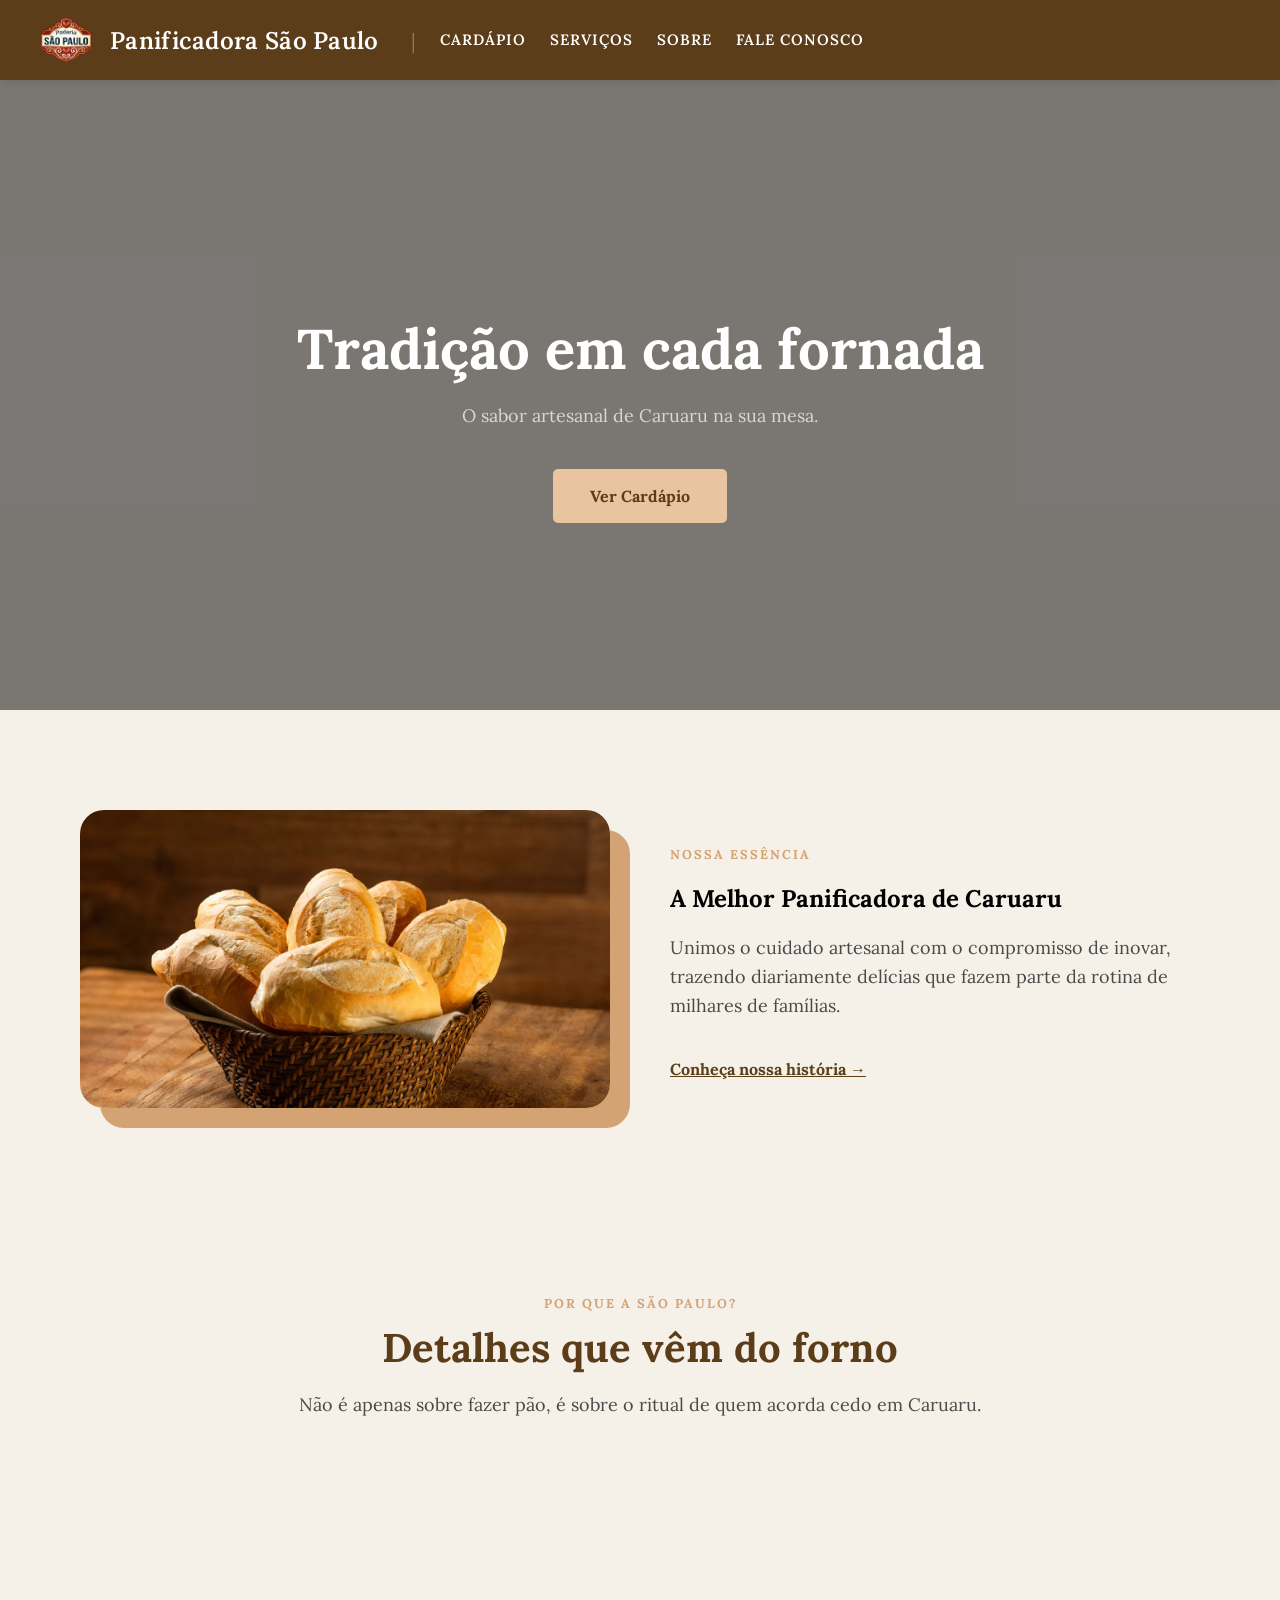
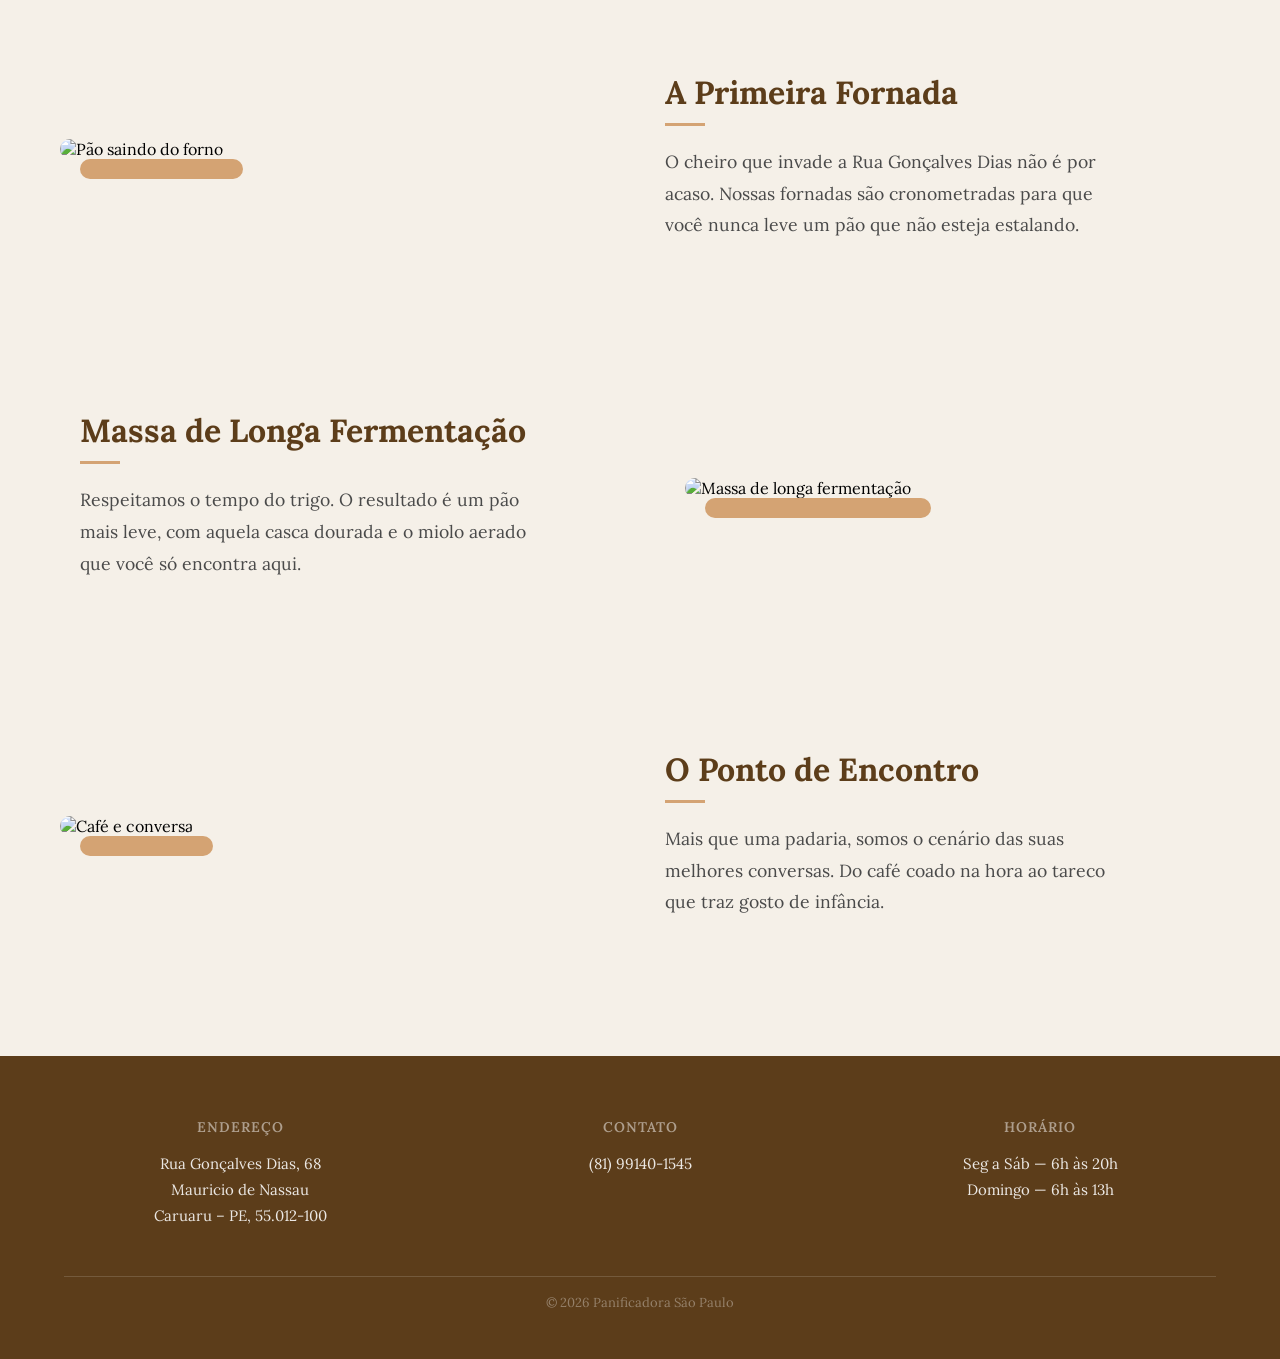
==== commit a6c48f38: "Ajusta responsividade da compra/footer e atualiza copyright 2026" ====
--- a/index.html
+++ b/index.html
@@ -149,7 +149,7 @@
           <p>Seg a Sáb — 6h às 20h<br />Domingo — 6h às 13h</p>
         </div>
       </div>
-      <p class="footer-copy">© 2025 Panificadora São Paulo</p>
+      <p class="footer-copy">© 2026 Panificadora São Paulo</p>
     </footer>
   </body>
 </html>
--- a/style.css
+++ b/style.css
@@ -6,6 +6,19 @@
   min-height: 100vh;
   display: flex;
   padding-top: 80px;
+  overflow-x: hidden;
+  box-sizing: border-box;
+}
+
+*,
+*::before,
+*::after {
+  box-sizing: inherit;
+}
+
+img {
+  max-width: 100%;
+  height: auto;
 }
 
 a {
@@ -244,7 +257,7 @@
 
 @media (max-width: 768px) {
   header {
-    padding: 0.5rem 1.2rem;
+    padding: 0.5rem 1rem;
     height: 72px;
   }
 
@@ -281,7 +294,7 @@
 
   main {
     max-width: 100%;
-    padding: 1.5rem;
+    padding: 1rem 0.5rem;
   }
 
   .secao-split {
@@ -320,7 +333,7 @@
     width: 100%;
     height: 280px;
     border-radius: 24px;
-    box-shadow: 20px 20px 0px #d4a373;
+    box-shadow: 10px 10px 0px #d4a373;
   }
 
   .beneficio-info h3 {
@@ -556,6 +569,8 @@
   background-color: #5c3d1a;
   color: white;
   padding: 2rem 2.5rem 1.2rem;
+  width: 100%;
+  box-sizing: border-box;
 }
 
 .footer-linha-topo {
@@ -590,6 +605,51 @@
   font-size: 12px;
   color: rgba(255, 255, 255, 0.35);
   text-align: center;
+}
+
+@media (min-width: 1200px) {
+  .footer {
+    padding: 3rem 4rem 2rem;
+  }
+
+  .footer-linha-topo {
+    gap: 3rem;
+    padding-bottom: 2rem;
+  }
+
+  .footer-bloco {
+    flex: 1 1 200px;
+  }
+
+  .footer-bloco h3 {
+    font-size: 14px;
+  }
+
+  .footer-bloco p {
+    font-size: 15px;
+  }
+
+  .footer-copy {
+    font-size: 13px;
+  }
+}
+
+@media (min-width: 1600px) {
+  .footer {
+    padding: 3.5rem 5rem 2.5rem;
+  }
+
+  .footer-linha-topo {
+    gap: 4rem;
+  }
+
+  .footer-bloco h3 {
+    font-size: 15px;
+  }
+
+  .footer-bloco p {
+    font-size: 16px;
+  }
 }
 
 .cardapio-container {
@@ -914,6 +974,80 @@
     padding: 4px 6px;
   }
 
+  .menu-toggle {
+    display: inline-flex;
+    flex-direction: column;
+    justify-content: space-between;
+    width: 28px;
+    height: 20px;
+    background: transparent;
+    border: none;
+    cursor: pointer;
+    padding: 0;
+    margin-left: auto;
+  }
+
+  .menu-toggle .bar {
+    display: block;
+    height: 2.5px;
+    width: 100%;
+    background: white;
+    border-radius: 2px;
+    transition: 0.3s;
+  }
+
+  .menu-toggle[aria-expanded="true"] .bar:nth-child(1) {
+    transform: rotate(45deg) translate(10px, 10px);
+  }
+
+  .menu-toggle[aria-expanded="true"] .bar:nth-child(2) {
+    opacity: 0;
+  }
+
+  .menu-toggle[aria-expanded="true"] .bar:nth-child(3) {
+    transform: rotate(-45deg) translate(7px, -7px);
+  }
+
+  .main-nav {
+    display: none;
+    position: absolute;
+    top: 72px;
+    left: 0;
+    right: 0;
+    background: #5c3d1a;
+    flex-direction: column;
+    gap: 0;
+    padding: 0;
+    border-top: 1px solid rgba(255, 255, 255, 0.1);
+    z-index: 1100;
+    box-shadow: 0 4px 8px rgba(0, 0, 0, 0.15);
+  }
+
+  .main-nav.open {
+    display: flex;
+  }
+
+  .main-nav a {
+    display: block;
+    color: white;
+    padding: 14px 16px;
+    border-bottom: 1px solid rgba(255, 255, 255, 0.08);
+    font-size: 13px;
+    text-transform: uppercase;
+    letter-spacing: 0.5px;
+    transition: background 0.2s;
+  }
+
+  .main-nav a:last-child {
+    border-bottom: none;
+  }
+
+  .main-nav a:hover {
+    background: rgba(255, 255, 255, 0.1);
+    color: #d4a373;
+    border-bottom-color: rgba(255, 255, 255, 0.08);
+  }
+
   nav::before {
     display: none;
   }
@@ -1026,7 +1160,7 @@
     width: 100%;
     height: 200px;
     border-radius: 24px;
-    box-shadow: 20px 20px 0px #d4a373;
+    box-shadow: 10px 10px 0px #d4a373;
   }
 
   .beneficio-info {
@@ -1066,28 +1200,39 @@
   }
 
   .footer {
-    padding: 1.5rem 1rem 0.8rem;
+    padding: 1.2rem 0.8rem 0.6rem;
   }
 
   .footer-linha-topo {
     flex-direction: column;
     align-items: center;
-    gap: 1.2rem;
-    padding-bottom: 1rem;
+    gap: 0.6rem;
+    padding-bottom: 0.6rem;
+    margin-bottom: 0.6rem;
   }
 
   .footer-bloco {
     width: 100%;
     text-align: center;
+    max-width: 280px;
+    flex: 0 0 auto;
+    margin: 0 auto;
   }
 
   .footer-bloco h3 {
+    font-size: 11px;
+    margin: 0 0 0.2rem;
+  }
+
+  .footer-bloco p {
     font-size: 12px;
-    margin-bottom: 0.4rem;
-  }
-
-  .footer-bloco p {
-    font-size: 13px;
+    line-height: 1.6;
+    margin: 0;
+  }
+
+  .footer-copy {
+    font-size: 11px;
+    margin-top: 0.35rem;
   }
 
   .cardapio-grid {
@@ -1798,10 +1943,13 @@
 
   .carrinho-lista {
     padding: 20px;
+    overflow-x: auto;
+    -webkit-overflow-scrolling: touch;
   }
 
   .tabela-carrinho {
     font-size: 0.85rem;
+    min-width: 680px;
   }
 
   .tabela-carrinho th,
@@ -1809,6 +1957,21 @@
     padding: 8px;
   }
 
+  .tabela-carrinho th:nth-child(1),
+  .tabela-carrinho td:nth-child(1) {
+    min-width: 120px;
+  }
+
+  .tabela-carrinho th:nth-child(2),
+  .tabela-carrinho td:nth-child(2) {
+    min-width: 100px;
+  }
+
+  .tabela-carrinho th:nth-child(3),
+  .tabela-carrinho td:nth-child(3) {
+    min-width: 80px;
+  }
+
   .form-row {
     grid-template-columns: 1fr;
     gap: 15px;
@@ -1846,23 +2009,57 @@
 
   .tabela-carrinho {
     font-size: 0.75rem;
+    min-width: 620px;
   }
 
   .tabela-carrinho th,
   .tabela-carrinho td {
     padding: 6px 4px;
+    min-width: 80px;
+  }
+
+  .tabela-carrinho th:nth-child(1),
+  .tabela-carrinho td:nth-child(1) {
+    min-width: 100px;
+  }
+
+  .tabela-carrinho th:nth-child(4),
+  .tabela-carrinho td:nth-child(4) {
+    min-width: 70px;
+  }
+
+  .tabela-carrinho th:nth-child(5),
+  .tabela-carrinho td:nth-child(5) {
+    min-width: 60px;
   }
 
   .resumo-card {
     padding: 20px;
   }
 
+  .resumo-card h3 {
+    font-size: 1.2rem;
+    margin-bottom: 15px;
+  }
+
   .resumo-item {
     font-size: 0.85rem;
+    padding: 8px 0;
   }
 
   .resumo-total {
     font-size: 1.1rem;
+    padding: 12px 0;
+  }
+
+  .opcoes-entrega {
+    margin: 15px 0;
+    padding: 12px;
+  }
+
+  .opcoes-entrega label {
+    font-size: 0.8rem;
+    margin-bottom: 8px;
   }
 
   .btn-finalizar,
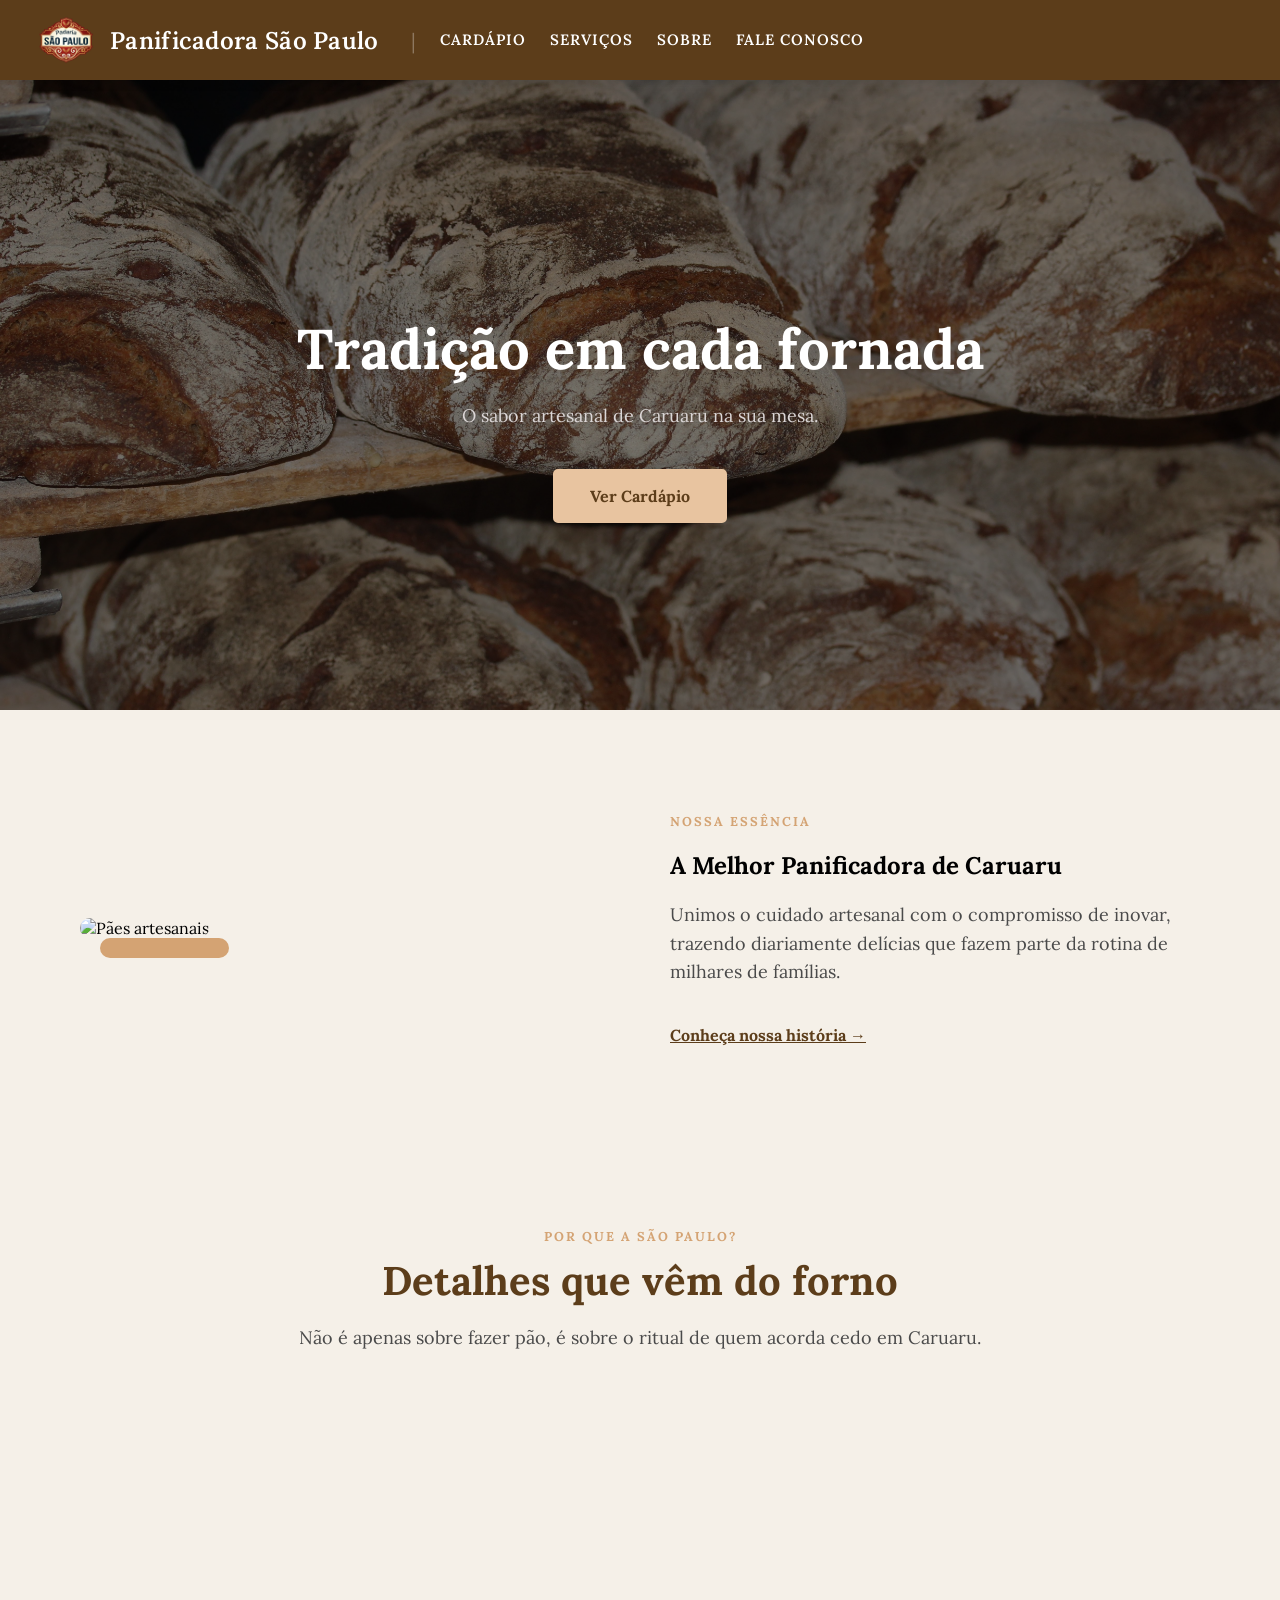
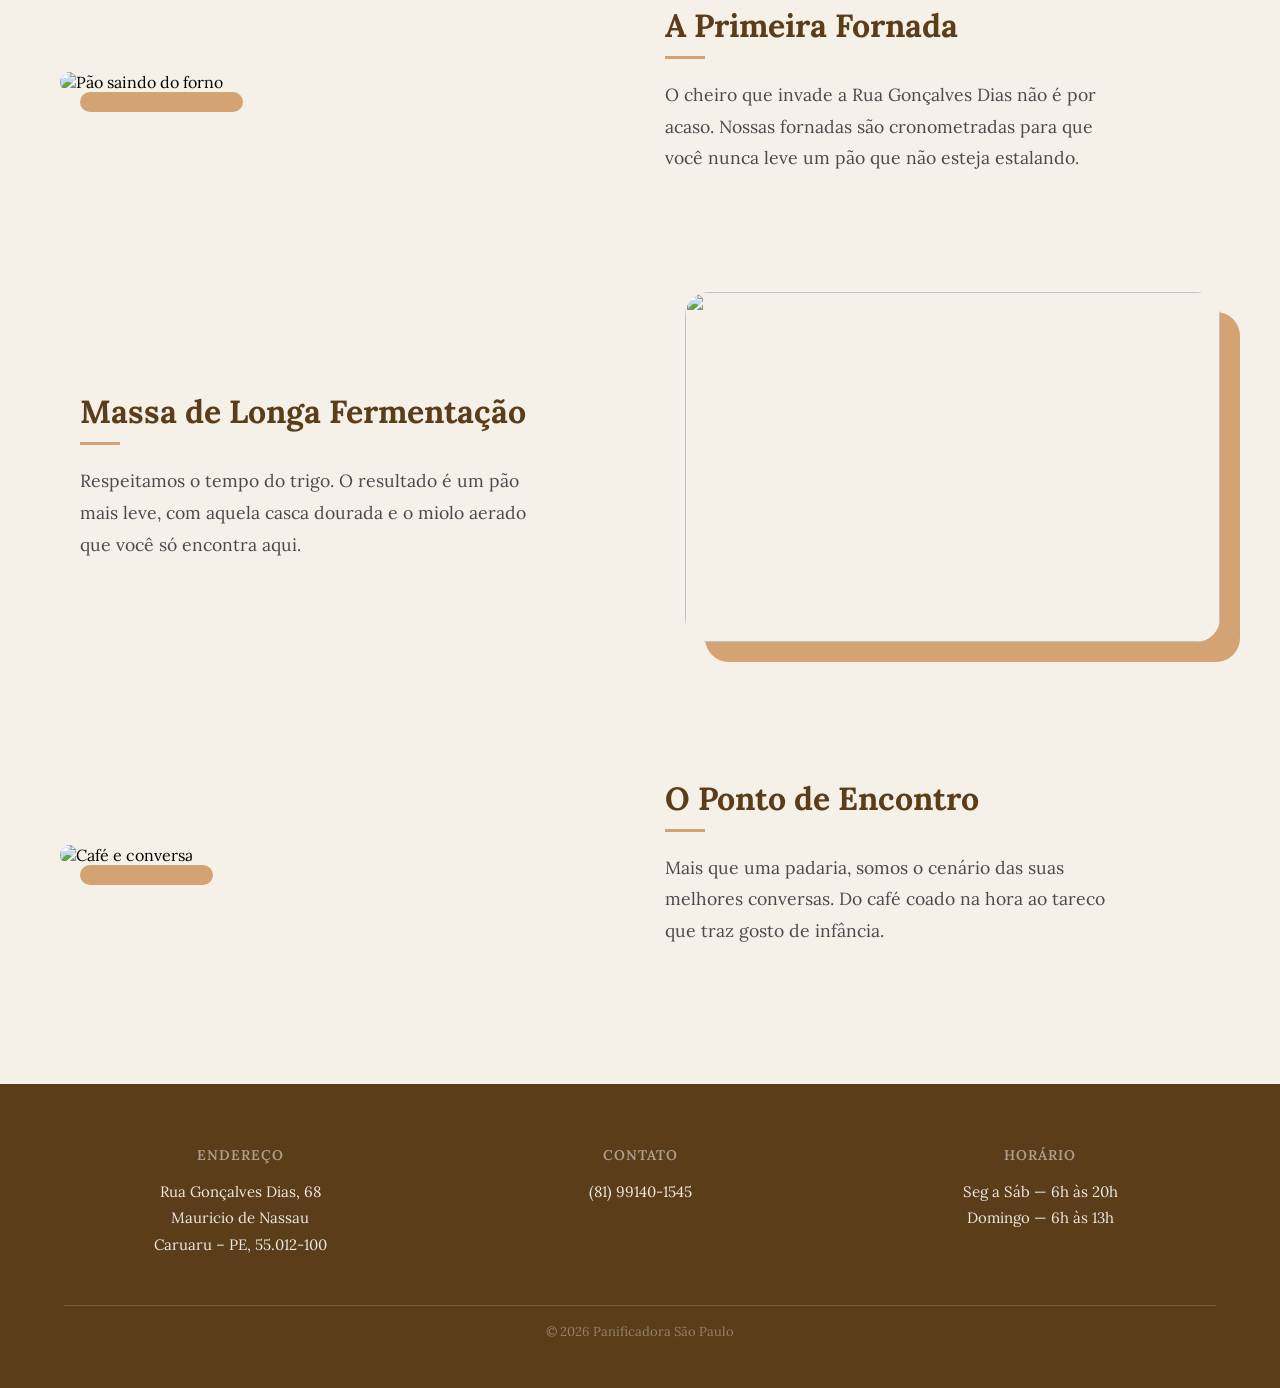
==== commit 4012ba98: "mudança de diretório" ====
--- a/index.html
+++ b/index.html
@@ -4,18 +4,23 @@
     <meta charset="UTF-8" />
     <meta name="viewport" content="width=device-width, initial-scale=1.0" />
     <title>Panificadora São Paulo</title>
-    <link rel="stylesheet" href="style.css" />
+    <link rel="stylesheet" href="../css/style.css" />
     <link
       href="https://fonts.googleapis.com/css2?family=Lora&display=swap"
       rel="stylesheet"
     />
-    <script src="script.js" defer></script>
+    <script src="../js/script.js" defer></script>
+    <link
+      rel="icon"
+      href="../img/logo-removebg-preview.png"
+      type="imagem/png"
+    />
   </head>
   <body>
     <header>
       <div class="header-logo">
         <a href="index.html" class="logo-link"
-          ><img src="img/logo-removebg-preview.png" alt="ícone" />
+          ><img src="../img/logo-removebg-preview.png" alt="ícone" />
           <h1 class="h1_title">Panificadora São Paulo</h1>
         </a>
       </div>
@@ -45,7 +50,10 @@
     <main>
       <section class="secao-split container">
         <div class="split-img">
-          <img src="img/paofrancesfolhado.jpg" alt="Pães artesanais" />
+          <img
+            src="../img/loaf-brown-bread-wooden-table.jpg"
+            alt="Pães artesanais"
+          />
         </div>
         <div class="split-text">
           <span class="tagline">Nossa Essência</span>
@@ -77,7 +85,7 @@
           <div class="beneficio-item-horizontal">
             <div class="beneficio-img">
               <img
-                src="https://plus.unsplash.com/premium_photo-1675604274302-665e7e65021e?fm=jpg&q=60&w=3000&auto=format&fit=crop&ixlib=rb-4.1.0&ixid=M3wxMjA3fDB8MHxwaG90by1yZWxhdGVkfDE5fHx8ZW58MHx8fHx8"
+                src="https://images.unsplash.com/photo-1560427183-4efd29c38997?q=80&w=1170&auto=format&fit=crop&ixlib=rb-4.1.0&ixid=M3wxMjA3fDB8MHxwaG90by1wYWdlfHx8fGVufDB8fHx8fA%3D%3D"
                 alt="Pão saindo do forno"
               />
             </div>
@@ -94,8 +102,7 @@
           <div class="beneficio-item-horizontal inverso">
             <div class="beneficio-img">
               <img
-                src="https://www.ogastronomo.com.br/upload/510478094-maturacao-massa-de-pizza-tudo-que-voce-precisa-saber.jpg"
-                alt="Massa de longa fermentação"
+                src="https://images.unsplash.com/photo-1517686469429-8bdb88b9f907?q=80&w=1170&auto=format&fit=crop&ixlib=rb-4.1.0&ixid=M3wxMjA3fDB8MHxwaG90by1wYWdlfHx8fGVufDB8fHx8fA%3D%3D"
               />
             </div>
             <div class="beneficio-info">
@@ -111,7 +118,7 @@
           <div class="beneficio-item-horizontal">
             <div class="beneficio-img">
               <img
-                src="https://www.estadao.com.br/resizer/v2/ZAYKNE3MEFFDRJRJ5YSNLLZTKM.jpeg?quality=80&auth=85a5abe67cd86475c7be4de5ea391f62dc8b5c36cb199ed717e7e5902f78c14a&width=1075&height=527&focal=2766,3047"
+                src="https://images.pexels.com/photos/29112480/pexels-photo-29112480.jpeg"
                 alt="Café e conversa"
               />
             </div>
--- a/css/style.css
+++ b/css/style.css
@@ -0,0 +1,2190 @@
+body {
+  background-color: #f5f0e8;
+  margin: 0;
+  font-family: "Lora", serif;
+  flex-direction: column;
+  min-height: 100vh;
+  display: flex;
+  padding-top: 80px;
+  overflow-x: hidden;
+  box-sizing: border-box;
+}
+
+*,
+*::before,
+*::after {
+  box-sizing: inherit;
+}
+
+img {
+  max-width: 100%;
+  height: auto;
+}
+
+a {
+  color: #d4a373;
+  text-decoration: none;
+}
+
+.tagline {
+  color: #d4a373;
+  text-transform: uppercase;
+  font-weight: bold;
+  letter-spacing: 2px;
+  font-size: 0.8rem;
+}
+
+.secao-bege {
+  background-color: #f5f0e8;
+  padding: 80px 0;
+}
+
+.beneficios-grid {
+  display: grid;
+  grid-template-columns: repeat(auto-fit, minmax(250px, 1fr));
+  gap: 30px;
+  margin-top: 40px;
+}
+
+.beneficio-card {
+  background: white;
+  padding: 40px;
+  text-align: center;
+  border-radius: 8px;
+  transition: 0.3s;
+}
+
+.beneficio-card:hover {
+  transform: translateY(-10px);
+}
+
+.beneficio-card .icon {
+  font-size: 2.5rem;
+  margin-bottom: 20px;
+}
+
+.depoimentos-grid {
+  display: grid;
+  grid-template-columns: 1fr 1fr;
+  gap: 40px;
+  padding: 40px 0;
+}
+
+.depoimento-item {
+  border-left: 4px solid #d4a373;
+  padding-left: 20px;
+  margin: 0;
+}
+
+.text-center {
+  text-align: center;
+}
+
+.btn-text {
+  color: #5c3d1a;
+  font-weight: bold;
+  text-decoration: underline;
+  margin-top: 20px;
+  display: inline-block;
+}
+
+@media (max-width: 768px) {
+  .secao-split {
+    flex-direction: column;
+    text-align: center;
+  }
+  .depoimentos-grid {
+    grid-template-columns: 1fr;
+  }
+}
+
+.hero-overlay {
+  background: rgba(0, 0, 0, 0.5);
+  width: 100%;
+  height: 100%;
+  display: flex;
+  align-items: center;
+  text-align: center;
+}
+
+.container {
+  max-width: 1140px;
+  margin: 0 auto;
+  padding: 0 20px;
+}
+
+.hero {
+  background-image: url("../img/267490-bread-388647.jpg");
+  background-size: cover;
+  background-position: center;
+  height: 70vh;
+  display: flex;
+  align-items: center;
+  color: white;
+  background-attachment: fixed;
+}
+
+.p2-hero {
+  color: #dbd6d6;
+}
+
+.hero-overlay {
+  background: rgba(0, 0, 0, 0.5);
+  width: 100%;
+  height: 100%;
+  display: flex;
+  align-items: center;
+  text-align: center;
+}
+
+.hero h1 {
+  font-size: 3.5rem;
+  margin-bottom: 10px;
+}
+
+.btn-cta {
+  background: #e8c4a0;
+  color: #5c3d1a;
+  padding: 15px 35px;
+  text-decoration: none;
+  font-weight: bold;
+  border-radius: 5px;
+  display: inline-block;
+  margin-top: 20px;
+  transition: 0.3s;
+  border: 2px solid #e8c4a0;
+}
+
+.btn-cta:hover {
+  transform: scale(1.08);
+  background: #d4a373;
+  border-color: #d4a373;
+  box-shadow: 0 8px 20px rgba(0, 0, 0, 0.15);
+}
+
+.secao-split {
+  display: flex;
+  align-items: center;
+  gap: 60px;
+  padding: 100px 10px;
+}
+
+.split-img,
+.split-text {
+  flex: 1;
+}
+
+.split-img img {
+  width: 100%;
+  border-radius: 24px;
+  box-shadow: 20px 20px 0px #d4a373;
+}
+
+.intro-diferenciais {
+  text-align: center;
+  margin-bottom: 60px;
+}
+
+.intro-diferenciais h2 {
+  font-size: 2.5rem;
+  color: #5c3d1a;
+  margin: 10px 0;
+}
+
+.beneficios-lista-leve {
+  display: flex;
+  flex-direction: column;
+  gap: 80px;
+  margin-top: 60px;
+  padding-bottom: 100px;
+  max-width: 1200px;
+  margin-left: auto;
+  margin-right: auto;
+  padding-left: 20px;
+  padding-right: 20px;
+}
+
+.beneficio-item-horizontal {
+  display: flex;
+  align-items: center;
+  gap: 50px;
+}
+
+.beneficio-item-horizontal.inverso {
+  flex-direction: row-reverse;
+}
+
+.beneficio-img {
+  flex: 1;
+}
+
+.beneficio-img img {
+  width: 100%;
+  height: 350px;
+  object-fit: cover;
+  border-radius: 24px;
+  box-shadow: 20px 20px 0px #d4a373;
+}
+
+.beneficio-info {
+  flex: 1;
+  padding: 20px;
+}
+
+.beneficio-info h3 {
+  font-family: "Lora", serif;
+  font-size: 2rem;
+  color: #5c3d1a;
+  margin-bottom: 20px;
+  position: relative;
+}
+
+.beneficio-info h3::after {
+  content: "";
+  display: block;
+  width: 40px;
+  height: 3px;
+  background: #d4a373;
+  margin-top: 10px;
+}
+
+.beneficio-info p {
+  font-size: 1.1rem;
+  line-height: 1.8;
+  color: #4a4a4a;
+  max-width: 450px;
+}
+
+@media (max-width: 768px) {
+  header {
+    padding: 0.5rem 1rem;
+    height: 72px;
+  }
+
+  header img {
+    width: 56px;
+    height: 42px;
+  }
+
+  .h1_title {
+    font-size: 20px;
+  }
+
+  body {
+    padding-top: 72px;
+  }
+
+  .hero {
+    height: 55vh;
+  }
+
+  .hero h1 {
+    font-size: 2.5rem;
+  }
+
+  .hero-overlay {
+    justify-content: center;
+    text-align: center;
+  }
+
+  .btn-cta {
+    padding: 12px 26px;
+    font-size: 1rem;
+  }
+
+  main {
+    max-width: 100%;
+    padding: 1rem 0.5rem;
+  }
+
+  .secao-split {
+    padding: 60px 15px;
+    gap: 30px;
+  }
+
+  .split-text {
+    text-align: left;
+  }
+
+  .split-img img {
+    border-radius: 20px;
+    box-shadow: 15px 15px 0px #d4a373;
+  }
+
+  .beneficios-lista-leve {
+    gap: 60px;
+    padding-bottom: 80px;
+    padding-left: 15px;
+    padding-right: 15px;
+  }
+
+  .beneficio-item-horizontal,
+  .beneficio-item-horizontal.inverso {
+    gap: 30px;
+    padding: 0 10px;
+  }
+
+  .beneficio-img {
+    margin-left: 0;
+    margin-right: 0;
+  }
+
+  .beneficio-img img {
+    width: 100%;
+    height: 280px;
+    border-radius: 24px;
+    box-shadow: 10px 10px 0px #d4a373;
+  }
+
+  .beneficio-info h3 {
+    font-size: 1.6rem;
+  }
+
+  .beneficio-info p {
+    font-size: 1rem;
+  }
+
+  .intro-diferenciais h2 {
+    font-size: 2rem;
+  }
+
+  .cardapio-grid {
+    grid-template-columns: repeat(2, 1fr);
+    gap: 24px;
+  }
+
+  .depoimentos-grid {
+    grid-template-columns: 1fr;
+  }
+
+  nav {
+    gap: 1rem;
+  }
+
+  nav a {
+    font-size: 14px;
+    padding: 5px 8px;
+  }
+
+  .footer-linha-topo {
+    flex-direction: row;
+    justify-content: space-around;
+  }
+
+  .footer-bloco {
+    text-align: center;
+    flex: 0 1 auto;
+  }
+
+  .contato-wrapper {
+    flex-direction: column;
+    gap: 40px;
+    padding-bottom: 80px;
+  }
+
+  .servicos-grid {
+    gap: 20px;
+  }
+
+  .servico-card {
+    flex: 1 1 250px;
+  }
+}
+
+.marquee-wrapper {
+  width: 100%;
+  overflow: hidden;
+  padding: 40px 0;
+  background-color: #f5f0e8;
+  mask-image: linear-gradient(
+    to right,
+    transparent,
+    black 10%,
+    black 90%,
+    transparent
+  );
+}
+
+.marquee-content {
+  display: flex;
+  width: max-content;
+  gap: 30px;
+  animation: rolar-infinito 20s linear infinite;
+}
+
+.depoimento-card {
+  flex: 0 0 350px;
+  background: white;
+  padding: 30px;
+  border-radius: 12px;
+  box-shadow: 0 4px 15px rgba(0, 0, 0, 0.05);
+  border-left: 5px solid #d4a373;
+}
+
+@keyframes rolar-infinito {
+  0% {
+    transform: translateX(0);
+  }
+  100% {
+    transform: translateX(-50%);
+  }
+}
+
+.img {
+  display: block;
+  margin-left: auto;
+  margin-right: auto;
+}
+
+h1 {
+  text-align: center;
+}
+
+.h2 {
+  background-color: #5c3d1a;
+  color: white;
+  padding: 10px 1rem;
+  font-size: 16px;
+  text-align: center;
+  letter-spacing: 0.5px;
+  margin: 0;
+}
+
+.title {
+  width: 80%;
+  color: white;
+  font-size: 40px;
+}
+
+.footer {
+  background-color: #5c3d1a;
+  color: white;
+  text-align: center;
+  padding: 10px;
+  width: 100%;
+  display: block;
+  justify-content: center;
+  align-items: center;
+  margin-top: auto;
+}
+
+header {
+  background-color: #5c3d1a;
+  padding: 0.5rem 2rem;
+  height: 80px;
+  display: flex;
+  align-items: center;
+  justify-content: flex-start;
+  width: 100%;
+  box-sizing: border-box;
+  gap: 2rem;
+  position: fixed;
+  top: 0;
+  z-index: 1000;
+  box-shadow: 0 2px 10px rgba(0, 0, 0, 0.1);
+}
+
+p {
+  color: #4a4a4a;
+  font-size: 18px;
+  line-height: 1.6;
+}
+
+header img {
+  width: 68px;
+  height: 50px;
+  filter: none;
+  opacity: 1;
+  display: block;
+  margin: 0;
+}
+
+.menu-toggle {
+  display: none;
+}
+
+.header-logo {
+  flex-shrink: 0;
+  display: flex;
+  align-items: center;
+  gap: 15px;
+}
+
+.logo-link {
+  display: flex;
+  align-items: center;
+  gap: 10px;
+  text-decoration: none;
+  transition: opacity 0.2s;
+}
+
+.logo-link:hover {
+  opacity: 0.8;
+}
+
+.h1_title {
+  color: white;
+  font-size: 24px;
+  font-weight: 600;
+  letter-spacing: 0.3px;
+  cursor: pointer;
+  margin: 0;
+  white-space: nowrap;
+}
+
+nav {
+  display: flex;
+  gap: 1.5rem;
+  align-items: center;
+}
+
+nav a {
+  color: white;
+  font-size: 15px;
+  font-weight: 600;
+  text-transform: uppercase;
+  letter-spacing: 1px;
+  border-bottom: none;
+  transition: color 0.3s ease;
+  border-bottom: 2px solid transparent;
+}
+
+nav a:hover {
+  color: #d2b48c;
+  border-bottom: 2px solid #d2b48c;
+}
+
+nav::before {
+  content: "|";
+  color: rgba(255, 255, 255, 0.3);
+  font-size: 20px;
+  font-weight: 300;
+}
+
+iconify-icon {
+  font-size: 40px;
+}
+
+.footer {
+  background-color: #5c3d1a;
+  color: white;
+  padding: 2rem 2.5rem 1.2rem;
+  width: 100%;
+  box-sizing: border-box;
+}
+
+.footer-linha-topo {
+  display: flex;
+  flex-wrap: wrap;
+  gap: 2rem;
+  padding-bottom: 1.5rem;
+  border-bottom: 1px solid rgba(255, 255, 255, 0.15);
+  margin-bottom: 1rem;
+}
+
+.footer-bloco {
+  flex: 1 1 180px;
+}
+
+.footer-bloco h3 {
+  font-size: 13px;
+  font-weight: 600;
+  letter-spacing: 1px;
+  text-transform: uppercase;
+  color: rgba(255, 255, 255, 0.5);
+  margin-bottom: 0.6rem;
+}
+
+.footer-bloco p {
+  font-size: 14px;
+  line-height: 1.75;
+  color: rgba(255, 255, 255, 0.88);
+}
+
+.footer-copy {
+  font-size: 12px;
+  color: rgba(255, 255, 255, 0.35);
+  text-align: center;
+}
+
+@media (min-width: 1200px) {
+  .footer {
+    padding: 3rem 4rem 2rem;
+  }
+
+  .footer-linha-topo {
+    gap: 3rem;
+    padding-bottom: 2rem;
+  }
+
+  .footer-bloco {
+    flex: 1 1 200px;
+  }
+
+  .footer-bloco h3 {
+    font-size: 14px;
+  }
+
+  .footer-bloco p {
+    font-size: 15px;
+  }
+
+  .footer-copy {
+    font-size: 13px;
+  }
+}
+
+@media (min-width: 1600px) {
+  .footer {
+    padding: 3.5rem 5rem 2.5rem;
+  }
+
+  .footer-linha-topo {
+    gap: 4rem;
+  }
+
+  .footer-bloco h3 {
+    font-size: 15px;
+  }
+
+  .footer-bloco p {
+    font-size: 16px;
+  }
+}
+
+.cardapio-container {
+  max-width: 1200px;
+  margin: 0 auto;
+  padding: 40px 20px;
+}
+
+.cardapio-grid {
+  display: grid;
+  grid-template-columns: repeat(auto-fill, minmax(280px, 1fr));
+  gap: 32px;
+}
+
+.cardapio-h1 {
+  color: #5c3d1a;
+}
+
+.produto-card {
+  background: #ffffff;
+  border-radius: 8px;
+  overflow: hidden;
+  border: 1px solid #eee;
+  transition: all 0.3s cubic-bezier(0.25, 0.8, 0.25, 1);
+  display: flex;
+  flex-direction: column;
+}
+
+.produto-card:hover {
+  transform: translateY(-5px);
+  box-shadow: 0 10px 20px rgba(0, 0, 0, 0.08);
+}
+
+.produto-card img {
+  width: 100%;
+  aspect-ratio: 4 / 3;
+  object-fit: cover;
+  display: block;
+  background-color: #f9f9f9;
+}
+
+.produto-info {
+  padding: 20px;
+  display: flex;
+  flex-direction: column;
+  flex-grow: 1;
+}
+
+.produto-info h3 {
+  font-family: "Lora", serif;
+  color: #5c3d1a;
+  margin: 0 0 10px 0;
+  font-size: 1.2rem;
+}
+
+.produto-info p {
+  font-size: 0.9rem;
+  color: #666;
+  line-height: 1.5;
+  margin-bottom: 15px;
+  flex-grow: 1;
+}
+
+.produto-preco {
+  font-size: 1.2rem;
+  font-weight: 700;
+  color: #5c3d1a;
+  margin-bottom: 15px;
+}
+
+.botoes-grupo {
+  display: flex;
+  flex-direction: column;
+  gap: 10px;
+}
+
+.btn-comprar,
+.btn-retirar {
+  width: 100%;
+  padding: 12px;
+  border-radius: 4px;
+  font-weight: 600;
+  font-size: 0.8rem;
+  text-transform: uppercase;
+  letter-spacing: 0.5px;
+  cursor: pointer;
+  transition: 0.2s;
+}
+
+.btn-comprar {
+  background-color: #5c3d1a;
+  color: white;
+  border: none;
+}
+
+.btn-comprar:hover {
+  background-color: #d4a373;
+}
+
+.btn-retirar {
+  background-color: transparent;
+  color: #5c3d1a;
+  border: 1px solid #5c3d1a;
+}
+
+.btn-retirar:hover {
+  background-color: rgba(92, 61, 26, 0.05);
+}
+
+.sobre-hero {
+  background-color: #5c3d1a;
+  padding: 100px 60px;
+  text-align: center;
+  color: white;
+}
+
+.secao-historia {
+  display: flex;
+  align-items: center;
+  gap: 80px;
+  padding: 100px 20px;
+}
+
+.secao-historia.inverso {
+  flex-direction: row-reverse;
+}
+
+.historia-texto {
+  flex: 1.2;
+}
+
+.historia-texto h2 {
+  font-family: "Lora", serif;
+  font-size: 2.5rem;
+  color: #5c3d1a;
+  margin-bottom: 20px;
+}
+
+.historia-img {
+  flex: 1;
+}
+
+.historia-img img {
+  width: 100%;
+  height: 450px;
+  object-fit: cover;
+  border-radius: 2px;
+  filter: grayscale(30%) sepia(20%);
+}
+
+.destaque-cultural {
+  background-color: #f5f0e8;
+  padding: 80px 0;
+  border-top: 1px solid #e0d8cc;
+  border-bottom: 1px solid #e0d8cc;
+}
+
+.cultural-wrapper {
+  max-width: 800px;
+  margin: 0 auto;
+  text-align: center;
+}
+
+.cultural-badge {
+  font-size: 3rem;
+  color: #d4a373;
+  margin-bottom: 20px;
+}
+
+.cultural-content h3 {
+  font-style: italic;
+  font-size: 1.8rem;
+  color: #5c3d1a;
+  margin-bottom: 20px;
+}
+
+.autor-musica {
+  display: block;
+  margin-top: 20px;
+  font-size: 0.8rem;
+  text-transform: uppercase;
+  letter-spacing: 2px;
+  color: #d4a373;
+}
+
+.servicos-hero {
+  background-color: #f5f0e8;
+  padding: 80px 0;
+  text-align: center;
+  margin-bottom: 50px;
+}
+
+.servicos-hero h1 {
+  font-family: "Lora", serif;
+  color: #5c3d1a;
+  font-size: 3rem;
+  margin-bottom: 10px;
+}
+
+.servicos-grid {
+  display: flex;
+  flex-wrap: wrap;
+  gap: 30px;
+  padding-bottom: 80px;
+}
+
+.servico-card {
+  flex: 1 1 300px;
+  background: white;
+  border: 1px solid #e0d8cc;
+  padding: 40px;
+  border-radius: 4px;
+  display: flex;
+  flex-direction: column;
+  transition: all 0.3s ease;
+}
+
+.servico-card:hover {
+  border-color: #d4a373;
+  transform: translateY(-5px);
+  box-shadow: 0 10px 25px rgba(92, 61, 26, 0.05);
+}
+
+.servico-icon {
+  font-size: 3rem;
+  color: #d4a373;
+  margin-bottom: 25px;
+}
+
+.servico-info h3 {
+  color: #5c3d1a;
+  font-size: 1.5rem;
+  margin-bottom: 15px;
+}
+
+.servico-info p {
+  font-size: 1rem;
+  color: #666;
+  margin-bottom: 20px;
+  line-height: 1.6;
+}
+
+.servico-lista {
+  list-style: none;
+  padding: 0;
+  margin-bottom: 30px;
+}
+
+.servico-lista li {
+  font-size: 0.9rem;
+  color: #5c3d1a;
+  margin-bottom: 8px;
+  display: flex;
+  align-items: center;
+  gap: 10px;
+}
+
+.servico-lista li::before {
+  content: "✓";
+  color: #d4a373;
+  font-weight: bold;
+}
+
+.btn-servico {
+  margin-top: auto;
+  padding: 12px 20px;
+  text-align: center;
+  text-transform: uppercase;
+  font-weight: bold;
+  font-size: 0.8rem;
+  letter-spacing: 1px;
+  border-radius: 4px;
+  transition: 0.3s;
+  background-color: #5c3d1a;
+  color: white;
+}
+
+.btn-servico.secondary {
+  background-color: transparent;
+  border: 1px solid #5c3d1a;
+  color: #5c3d1a;
+}
+
+.btn-servico:hover {
+  background-color: #d4a373;
+  color: #5c3d1a;
+  border-color: #d4a373;
+}
+
+@media (max-width: 480px) {
+  header {
+    padding: 0.4rem 0.8rem;
+    height: 64px;
+    gap: 0.6rem;
+  }
+
+  header img {
+    width: 48px;
+    height: 36px;
+  }
+
+  .h1_title {
+    font-size: 16px;
+    white-space: nowrap;
+    overflow: hidden;
+    text-overflow: ellipsis;
+    max-width: 150px;
+  }
+
+  body {
+    padding-top: 64px;
+  }
+
+  nav {
+    gap: 0.4rem;
+    flex-wrap: wrap;
+    align-items: center;
+  }
+
+  nav a {
+    font-size: 12px;
+    padding: 4px 6px;
+  }
+
+  .menu-toggle {
+    display: inline-flex;
+    flex-direction: column;
+    justify-content: space-between;
+    width: 28px;
+    height: 20px;
+    background: transparent;
+    border: none;
+    cursor: pointer;
+    padding: 0;
+    margin-left: auto;
+  }
+
+  .menu-toggle .bar {
+    display: block;
+    height: 2.5px;
+    width: 100%;
+    background: white;
+    border-radius: 2px;
+    transition: 0.3s;
+  }
+
+  .menu-toggle[aria-expanded="true"] .bar:nth-child(1) {
+    transform: rotate(45deg) translate(10px, 10px);
+  }
+
+  .menu-toggle[aria-expanded="true"] .bar:nth-child(2) {
+    opacity: 0;
+  }
+
+  .menu-toggle[aria-expanded="true"] .bar:nth-child(3) {
+    transform: rotate(-45deg) translate(7px, -7px);
+  }
+
+  .main-nav {
+    display: none;
+    position: absolute;
+    top: 72px;
+    left: 0;
+    right: 0;
+    background: #5c3d1a;
+    flex-direction: column;
+    gap: 0;
+    padding: 0;
+    border-top: 1px solid rgba(255, 255, 255, 0.1);
+    z-index: 1100;
+    box-shadow: 0 4px 8px rgba(0, 0, 0, 0.15);
+  }
+
+  .main-nav.open {
+    display: flex;
+  }
+
+  .main-nav a {
+    display: block;
+    color: white;
+    padding: 14px 16px;
+    border-bottom: 1px solid rgba(255, 255, 255, 0.08);
+    font-size: 13px;
+    text-transform: uppercase;
+    letter-spacing: 0.5px;
+    transition: background 0.2s;
+  }
+
+  .main-nav a:last-child {
+    border-bottom: none;
+  }
+
+  .main-nav a:hover {
+    background: rgba(255, 255, 255, 0.1);
+    color: #d4a373;
+    border-bottom-color: rgba(255, 255, 255, 0.08);
+  }
+
+  nav::before {
+    display: none;
+  }
+
+  .hero {
+    height: 45vh;
+    background-attachment: scroll;
+    background-size: cover;
+    background-position: center;
+    min-height: 320px;
+  }
+
+  .hero-overlay {
+    justify-content: center;
+    align-items: center;
+    text-align: center;
+    padding: 20px 12px;
+    display: flex;
+    flex-direction: column;
+  }
+
+  .hero-overlay .container {
+    width: 100%;
+    display: flex;
+    flex-direction: column;
+    align-items: center;
+    justify-content: center;
+    max-width: 100%;
+    padding: 0;
+  }
+
+  .hero h1 {
+    font-size: 1.6rem;
+    margin-bottom: 8px;
+    line-height: 1.2;
+  }
+
+  .p2-hero {
+    font-size: 0.9rem;
+    margin: 8px 0;
+  }
+
+  .btn-cta {
+    padding: 10px 18px;
+    font-size: 0.9rem;
+    margin-top: 12px;
+  }
+
+  main {
+    max-width: 100%;
+    padding: 1rem 0.8rem;
+  }
+
+  .secao-split {
+    flex-direction: column;
+    padding: 30px 8px;
+    gap: 20px;
+    text-align: center;
+  }
+
+  .split-img img {
+    border-radius: 12px;
+    box-shadow: 8px 8px 0px #d4a373;
+  }
+
+  .split-text {
+    text-align: center;
+  }
+
+  .secao-bege {
+    padding: 60px 0;
+  }
+
+  .intro-diferenciais {
+    margin-bottom: 40px;
+  }
+
+  .intro-diferenciais h2 {
+    font-size: 1.4rem;
+    margin: 8px 0;
+  }
+
+  .intro-diferenciais p {
+    font-size: 0.95rem;
+  }
+
+  .beneficios-lista-leve {
+    gap: 50px;
+    margin-top: 30px;
+    padding-bottom: 60px;
+    padding-left: 0;
+    padding-right: 0;
+  }
+
+  .beneficio-item-horizontal,
+  .beneficio-item-horizontal.inverso {
+    flex-direction: column;
+    gap: 20px;
+    text-align: center;
+    padding: 0 12px;
+  }
+
+  .beneficio-img {
+    width: 100%;
+    margin-left: 0;
+    margin-right: 0;
+  }
+
+  .beneficio-img img {
+    width: 100%;
+    height: 200px;
+    border-radius: 24px;
+    box-shadow: 10px 10px 0px #d4a373;
+  }
+
+  .beneficio-info {
+    padding: 0;
+    text-align: center;
+  }
+
+  .beneficio-info h3 {
+    font-size: 1.3rem;
+    margin-bottom: 12px;
+  }
+
+  .beneficio-info h3::after {
+    margin: 8px auto;
+    width: 30px;
+  }
+
+  .beneficio-info p {
+    font-size: 0.95rem;
+    line-height: 1.6;
+    max-width: 100%;
+  }
+
+  .tagline {
+    font-size: 0.7rem;
+  }
+
+  .depoimento-card {
+    flex: 0 0 280px;
+    padding: 16px;
+    margin: 0 8px;
+  }
+
+  .marquee-content {
+    gap: 15px;
+    animation-duration: 35s;
+  }
+
+  .footer {
+    padding: 1.2rem 0.8rem 0.6rem;
+  }
+
+  .footer-linha-topo {
+    flex-direction: column;
+    align-items: center;
+    gap: 0.6rem;
+    padding-bottom: 0.6rem;
+    margin-bottom: 0.6rem;
+  }
+
+  .footer-bloco {
+    width: 100%;
+    text-align: center;
+    max-width: 280px;
+    flex: 0 0 auto;
+    margin: 0 auto;
+  }
+
+  .footer-bloco h3 {
+    font-size: 11px;
+    margin: 0 0 0.2rem;
+  }
+
+  .footer-bloco p {
+    font-size: 12px;
+    line-height: 1.6;
+    margin: 0;
+  }
+
+  .footer-copy {
+    font-size: 11px;
+    margin-top: 0.35rem;
+  }
+
+  .cardapio-grid {
+    grid-template-columns: 1fr;
+    gap: 16px;
+  }
+
+  .produto-card {
+    border-radius: 6px;
+  }
+
+  .produto-card img {
+    height: 160px;
+  }
+
+  .produto-info {
+    padding: 16px;
+  }
+
+  .produto-info h3 {
+    font-size: 1.1rem;
+  }
+
+  .produto-info p {
+    font-size: 0.85rem;
+  }
+
+  .produto-preco {
+    font-size: 1rem;
+  }
+
+  .btn-comprar,
+  .btn-retirar {
+    padding: 10px;
+    font-size: 0.75rem;
+  }
+
+  .menu-toggle {
+    display: inline-flex;
+    flex-direction: column;
+    justify-content: space-between;
+    width: 28px;
+    height: 20px;
+    background: transparent;
+    border: none;
+    cursor: pointer;
+    padding: 0;
+    margin-left: auto;
+  }
+
+  .menu-toggle .bar {
+    display: block;
+    height: 2.5px;
+    width: 100%;
+    background: white;
+    border-radius: 2px;
+    transition: 0.3s;
+  }
+
+  .menu-toggle[aria-expanded="true"] .bar:nth-child(1) {
+    transform: rotate(45deg) translate(10px, 10px);
+  }
+
+  .menu-toggle[aria-expanded="true"] .bar:nth-child(2) {
+    opacity: 0;
+  }
+
+  .menu-toggle[aria-expanded="true"] .bar:nth-child(3) {
+    transform: rotate(-45deg) translate(7px, -7px);
+  }
+
+  .main-nav {
+    display: none;
+    position: absolute;
+    top: 64px;
+    left: 0;
+    right: 0;
+    background: #5c3d1a;
+    flex-direction: column;
+    gap: 0;
+    padding: 0;
+    border-top: 1px solid rgba(255, 255, 255, 0.1);
+    z-index: 1100;
+    box-shadow: 0 4px 8px rgba(0, 0, 0, 0.15);
+  }
+
+  .main-nav.open {
+    display: flex;
+  }
+
+  .main-nav a {
+    display: block;
+    color: white;
+    padding: 14px 16px;
+    border-bottom: 1px solid rgba(255, 255, 255, 0.08);
+    font-size: 13px;
+    text-transform: uppercase;
+    letter-spacing: 0.5px;
+    transition: background 0.2s;
+  }
+
+  .main-nav a:last-child {
+    border-bottom: none;
+  }
+
+  .main-nav a:hover {
+    background: rgba(255, 255, 255, 0.1);
+    color: #d4a373;
+  }
+
+  .contato-wrapper {
+    flex-direction: column;
+    gap: 30px;
+    margin-top: 30px;
+    padding-bottom: 60px;
+  }
+
+  .contato-form {
+    gap: 18px;
+  }
+
+  .form-group {
+    gap: 6px;
+  }
+
+  .form-group input,
+  .form-group select,
+  .form-group textarea {
+    padding: 12px;
+    font-size: 16px;
+  }
+
+  .form-group label {
+    font-size: 0.85rem;
+  }
+
+  .btn-enviar {
+    padding: 14px;
+    font-size: 0.85rem;
+  }
+
+  .info-item {
+    padding: 0;
+  }
+
+  .info-item h4 {
+    font-size: 1rem;
+  }
+
+  .info-item p {
+    font-size: 0.9rem;
+  }
+
+  .sobre-hero {
+    padding: 60px 20px;
+    text-align: center;
+  }
+
+  .secao-historia {
+    flex-direction: column;
+    padding: 40px 12px;
+    gap: 24px;
+  }
+
+  .secao-historia.inverso {
+    flex-direction: column;
+  }
+
+  .historia-texto h2 {
+    font-size: 1.4rem;
+  }
+
+  .historia-img img {
+    height: 280px;
+  }
+
+  .cultural-wrapper {
+    max-width: 100%;
+    padding: 0 12px;
+  }
+
+  .cultural-badge {
+    font-size: 2.5rem;
+  }
+
+  .cultural-content h3 {
+    font-size: 1.3rem;
+  }
+
+  .servicos-hero {
+    padding: 60px 20px;
+  }
+
+  .servicos-hero h1 {
+    font-size: 1.8rem;
+  }
+
+  .servicos-grid {
+    flex-direction: column;
+    gap: 16px;
+  }
+
+  .servico-card {
+    flex: 1 1 100%;
+    padding: 24px;
+    text-align: center;
+  }
+
+  .servico-icon {
+    font-size: 2.5rem;
+  }
+
+  .servico-info h3 {
+    font-size: 1.2rem;
+  }
+
+  .servico-info p {
+    font-size: 0.9rem;
+  }
+
+  .servico-lista li {
+    font-size: 0.85rem;
+  }
+
+  .btn-servico {
+    padding: 10px 16px;
+    font-size: 0.75rem;
+  }
+
+  .cardapio-h1 {
+    font-size: 1.8rem;
+  }
+
+  .cardapio-container {
+    padding: 20px 12px;
+  }
+}
+
+.contato-wrapper {
+  display: flex;
+  gap: 80px;
+  margin-top: 50px;
+  padding-bottom: 100px;
+}
+
+.contato-form {
+  flex: 2;
+  display: flex;
+  flex-direction: column;
+  gap: 25px;
+}
+
+.contato-info-lateral {
+  flex: 1;
+  display: flex;
+  flex-direction: column;
+  gap: 40px;
+}
+
+.form-group {
+  display: flex;
+  flex-direction: column;
+  gap: 8px;
+}
+
+.form-group label {
+  font-weight: 600;
+  color: #5c3d1a;
+  font-size: 0.9rem;
+  text-transform: uppercase;
+  letter-spacing: 0.5px;
+}
+
+.form-group input,
+.form-group select,
+.form-group textarea {
+  padding: 15px;
+  border: 1px solid #e0d8cc;
+  border-radius: 4px;
+  font-family: inherit;
+  font-size: 1rem;
+  transition: border-color 0.3s;
+}
+
+.form-group input:focus,
+.form-group select:focus,
+.form-group textarea:focus {
+  outline: none;
+  border-color: #d4a373;
+}
+
+.btn-enviar {
+  background-color: #5c3d1a;
+  color: white;
+  padding: 18px;
+  border: none;
+  border-radius: 4px;
+  font-weight: bold;
+  text-transform: uppercase;
+  letter-spacing: 1px;
+  cursor: pointer;
+  transition: 0.3s;
+}
+
+.btn-enviar:hover {
+  background-color: #d4a373;
+  color: #5c3d1a;
+}
+
+.btn-enviar.is-loading,
+.btn-enviar:disabled {
+  opacity: 0.7;
+  cursor: not-allowed;
+}
+
+.hidden-botcheck {
+  display: none;
+}
+
+.contato-feedback {
+  margin: 12px 0 0;
+  font-size: 0.9rem;
+  color: #5c3d1a;
+  min-height: 1.3em;
+}
+
+.contato-feedback.success {
+  color: #2e7d32;
+}
+
+.contato-feedback.error {
+  color: #b23b3b;
+}
+
+.contato-config-hint {
+  margin: 6px 0 0;
+  font-size: 0.8rem;
+  color: #7a6f62;
+}
+
+.contato-config-hint code {
+  background: rgba(92, 61, 26, 0.08);
+  color: #5c3d1a;
+  padding: 1px 6px;
+  border-radius: 4px;
+}
+
+.mensagem-enviada-wrapper {
+  display: flex;
+  align-items: center;
+  justify-content: center;
+  flex: 1;
+}
+
+.mensagem-enviada-card {
+  background: #ffffff;
+  border-radius: 12px;
+  box-shadow: 0 10px 30px rgba(0, 0, 0, 0.08);
+  text-align: center;
+  padding: 48px 28px;
+  max-width: 560px;
+  margin: 0 auto;
+}
+
+.mensagem-enviada-check {
+  width: 72px;
+  height: 72px;
+  margin: 0 auto 14px;
+  border-radius: 50%;
+  background: #5c3d1a;
+  color: #fff;
+  display: flex;
+  align-items: center;
+  justify-content: center;
+  font-size: 2.2rem;
+  font-weight: 700;
+}
+
+.mensagem-enviada-card h1 {
+  color: #5c3d1a;
+  margin: 0 0 8px;
+  font-size: clamp(1.6rem, 4vw, 2.2rem);
+}
+
+.mensagem-enviada-card p {
+  margin: 0 0 24px;
+  color: #4a4a4a;
+  font-size: 1rem;
+}
+
+.mensagem-enviada-card .btn-voltar {
+  min-width: 180px;
+}
+
+.info-item h4 {
+  color: #5c3d1a;
+  margin-bottom: 10px;
+  font-family: "Lora", serif;
+}
+
+.faleconosco-hero-h1 {
+  color: #5c3d1a;
+}
+
+.info-item p {
+  font-size: 0.95rem;
+  color: #666;
+}
+
+.link-zap {
+  color: #d4a373;
+  font-weight: bold;
+  text-decoration: underline;
+}
+
+@media (max-width: 768px) {
+  .contato-wrapper {
+    flex-direction: column;
+    gap: 50px;
+  }
+}
+
+.p-faleconosco {
+  text-align: center;
+}
+
+.compra-hero {
+  background-color: #5c3d1a;
+  padding: 80px 60px;
+  text-align: center;
+  color: white;
+}
+
+.compra-hero h1 {
+  font-family: "Lora", serif;
+  font-size: 3rem;
+  margin-bottom: 10px;
+}
+
+.compra-hero p {
+  font-size: 1.1rem;
+  color: rgba(255, 255, 255, 0.9);
+}
+
+.compra-container {
+  max-width: 100%;
+}
+
+.section-padding {
+  padding: 60px 20px;
+}
+
+.compra-wrapper {
+  display: grid;
+  grid-template-columns: 2fr 1fr;
+  gap: 40px;
+}
+
+.carrinho-lista {
+  background: white;
+  padding: 40px;
+  border-radius: 8px;
+  box-shadow: 0 2px 10px rgba(0, 0, 0, 0.05);
+}
+
+.carrinho-lista h2 {
+  color: #5c3d1a;
+  font-size: 1.8rem;
+  margin-bottom: 30px;
+  border-bottom: 2px solid #d4a373;
+  padding-bottom: 15px;
+}
+
+.carrinho-vazio {
+  text-align: center;
+  padding: 60px 20px;
+  color: #999;
+}
+
+.carrinho-vazio p {
+  font-size: 1.1rem;
+  margin-bottom: 20px;
+}
+
+.tabela-carrinho {
+  width: 100%;
+  border-collapse: collapse;
+  margin-top: 20px;
+}
+
+.tabela-carrinho thead {
+  background-color: #f5f0e8;
+  border-bottom: 2px solid #d4a373;
+}
+
+.tabela-carrinho th {
+  padding: 12px;
+  text-align: left;
+  font-weight: 600;
+  color: #5c3d1a;
+  font-size: 0.9rem;
+  text-transform: uppercase;
+  letter-spacing: 0.5px;
+}
+
+.tabela-carrinho td {
+  padding: 16px 12px;
+  border-bottom: 1px solid #e0d8cc;
+  color: #4a4a4a;
+}
+
+.tabela-carrinho tr:hover {
+  background-color: #fafafa;
+}
+
+.preco-item {
+  font-weight: 600;
+  color: #5c3d1a;
+}
+
+.quantidade-input {
+  width: 60px;
+  padding: 6px;
+  border: 1px solid #d4a373;
+  border-radius: 4px;
+  text-align: center;
+  font-size: 1rem;
+}
+
+.btn-remover {
+  background: transparent;
+  color: #d4a373;
+  border: none;
+  cursor: pointer;
+  font-weight: bold;
+  padding: 4px 8px;
+  border-radius: 4px;
+  transition: 0.2s;
+}
+
+.btn-remover:hover {
+  background: #ffe0d0;
+  color: #c77a3c;
+}
+
+.resumo-compra {
+  display: flex;
+  flex-direction: column;
+}
+
+.resumo-card {
+  background: white;
+  padding: 30px;
+  border-radius: 8px;
+  box-shadow: 0 2px 10px rgba(0, 0, 0, 0.05);
+  position: sticky;
+  top: 100px;
+}
+
+.resumo-card h3 {
+  color: #5c3d1a;
+  font-size: 1.4rem;
+  margin-bottom: 20px;
+  border-bottom: 2px solid #d4a373;
+  padding-bottom: 10px;
+}
+
+.resumo-item {
+  display: flex;
+  justify-content: space-between;
+  align-items: center;
+  padding: 10px 0;
+  border-bottom: 1px solid #e0d8cc;
+  font-size: 0.95rem;
+  color: #4a4a4a;
+}
+
+.resumo-total {
+  display: flex;
+  justify-content: space-between;
+  align-items: center;
+  padding: 15px 0;
+  font-size: 1.3rem;
+  font-weight: bold;
+  color: #5c3d1a;
+  border-top: 2px solid #d4a373;
+  margin-top: 10px;
+}
+
+.opcoes-entrega {
+  margin: 20px 0;
+  padding: 15px;
+  background-color: #f5f0e8;
+  border-radius: 6px;
+}
+
+.opcoes-entrega label {
+  display: flex;
+  align-items: center;
+  margin-bottom: 10px;
+  cursor: pointer;
+  font-size: 0.95rem;
+  color: #4a4a4a;
+}
+
+.opcoes-entrega label:last-child {
+  margin-bottom: 0;
+}
+
+.opcoes-entrega input[type="radio"] {
+  margin-right: 10px;
+  cursor: pointer;
+}
+
+.btn-finalizar {
+  width: 100%;
+  padding: 14px;
+  background-color: #5c3d1a;
+  color: white;
+  border: none;
+  border-radius: 4px;
+  font-weight: bold;
+  font-size: 1rem;
+  text-transform: uppercase;
+  letter-spacing: 0.5px;
+  cursor: pointer;
+  margin-top: 20px;
+  transition: 0.3s;
+}
+
+.btn-finalizar:hover {
+  background-color: #d4a373;
+  color: #5c3d1a;
+}
+
+.btn-continuar {
+  display: block;
+  width: 100%;
+  padding: 12px;
+  text-align: center;
+  background-color: transparent;
+  color: #5c3d1a;
+  border: 1px solid #d4a373;
+  border-radius: 4px;
+  font-weight: bold;
+  font-size: 0.9rem;
+  text-transform: uppercase;
+  letter-spacing: 0.5px;
+  text-decoration: none;
+  margin-top: 10px;
+  transition: 0.3s;
+  cursor: pointer;
+}
+
+.btn-continuar:hover {
+  background-color: #f5f0e8;
+  border-color: #5c3d1a;
+  color: #5c3d1a;
+}
+
+.btn-voltar {
+  display: inline-block;
+  padding: 10px 20px;
+  background-color: #5c3d1a;
+  color: white;
+  border-radius: 4px;
+  text-decoration: none;
+  font-weight: bold;
+  transition: 0.3s;
+}
+
+.btn-voltar:hover {
+  background-color: #d4a373;
+  color: #5c3d1a;
+}
+
+.form-checkout {
+  background: white;
+  padding: 40px;
+  border-radius: 8px;
+  box-shadow: 0 2px 10px rgba(0, 0, 0, 0.05);
+  margin-top: 40px;
+}
+
+.form-checkout h2 {
+  color: #5c3d1a;
+  font-size: 1.6rem;
+  margin-bottom: 30px;
+}
+
+.form-row {
+  display: grid;
+  grid-template-columns: 1fr 1fr;
+  gap: 20px;
+  margin-bottom: 20px;
+}
+
+.form-group {
+  display: flex;
+  flex-direction: column;
+  gap: 8px;
+}
+
+.form-checkout label {
+  font-weight: 600;
+  color: #5c3d1a;
+  font-size: 0.9rem;
+  text-transform: uppercase;
+  letter-spacing: 0.5px;
+}
+
+.form-checkout input,
+.form-checkout textarea {
+  padding: 12px;
+  border: 1px solid #d4a373;
+  border-radius: 4px;
+  font-family: inherit;
+  font-size: 1rem;
+  color: #4a4a4a;
+  transition: border-color 0.3s;
+}
+
+.form-checkout input:focus,
+.form-checkout textarea:focus {
+  outline: none;
+  border-color: #5c3d1a;
+  box-shadow: 0 0 0 3px rgba(212, 163, 115, 0.1);
+}
+
+.form-actions {
+  display: flex;
+  gap: 15px;
+  margin-top: 30px;
+}
+
+.btn-confirmar {
+  flex: 1;
+  padding: 14px;
+  background-color: #5c3d1a;
+  color: white;
+  border: none;
+  border-radius: 4px;
+  font-weight: bold;
+  font-size: 1rem;
+  text-transform: uppercase;
+  letter-spacing: 0.5px;
+  cursor: pointer;
+  transition: 0.3s;
+}
+
+.btn-confirmar:hover {
+  background-color: #d4a373;
+  color: #5c3d1a;
+}
+
+.btn-voltar-carrinho {
+  flex: 1;
+  padding: 14px;
+  background-color: transparent;
+  color: #5c3d1a;
+  border: 1px solid #d4a373;
+  border-radius: 4px;
+  font-weight: bold;
+  font-size: 1rem;
+  text-transform: uppercase;
+  letter-spacing: 0.5px;
+  cursor: pointer;
+  transition: 0.3s;
+}
+
+.btn-voltar-carrinho:hover {
+  background-color: #f5f0e8;
+  border-color: #5c3d1a;
+}
+
+@media (max-width: 768px) {
+  .compra-hero {
+    padding: 60px 30px;
+  }
+
+  .compra-hero h1 {
+    font-size: 2rem;
+  }
+
+  .compra-wrapper {
+    grid-template-columns: 1fr;
+    gap: 30px;
+  }
+
+  .resumo-card {
+    position: static;
+  }
+
+  .carrinho-lista {
+    padding: 20px;
+    overflow-x: auto;
+    -webkit-overflow-scrolling: touch;
+  }
+
+  .tabela-carrinho {
+    font-size: 0.85rem;
+    min-width: 680px;
+  }
+
+  .tabela-carrinho th,
+  .tabela-carrinho td {
+    padding: 8px;
+  }
+
+  .tabela-carrinho th:nth-child(1),
+  .tabela-carrinho td:nth-child(1) {
+    min-width: 120px;
+  }
+
+  .tabela-carrinho th:nth-child(2),
+  .tabela-carrinho td:nth-child(2) {
+    min-width: 100px;
+  }
+
+  .tabela-carrinho th:nth-child(3),
+  .tabela-carrinho td:nth-child(3) {
+    min-width: 80px;
+  }
+
+  .form-row {
+    grid-template-columns: 1fr;
+    gap: 15px;
+  }
+
+  .form-checkout {
+    padding: 20px;
+  }
+
+  .form-actions {
+    flex-direction: column;
+  }
+}
+
+@media (max-width: 480px) {
+  .compra-hero {
+    padding: 40px 20px;
+  }
+
+  .compra-hero h1 {
+    font-size: 1.5rem;
+  }
+
+  .section-padding {
+    padding: 30px 12px;
+  }
+
+  .carrinho-lista {
+    padding: 16px;
+  }
+
+  .carrinho-lista h2 {
+    font-size: 1.3rem;
+  }
+
+  .tabela-carrinho {
+    font-size: 0.75rem;
+    min-width: 620px;
+  }
+
+  .tabela-carrinho th,
+  .tabela-carrinho td {
+    padding: 6px 4px;
+    min-width: 80px;
+  }
+
+  .tabela-carrinho th:nth-child(1),
+  .tabela-carrinho td:nth-child(1) {
+    min-width: 100px;
+  }
+
+  .tabela-carrinho th:nth-child(4),
+  .tabela-carrinho td:nth-child(4) {
+    min-width: 70px;
+  }
+
+  .tabela-carrinho th:nth-child(5),
+  .tabela-carrinho td:nth-child(5) {
+    min-width: 60px;
+  }
+
+  .resumo-card {
+    padding: 20px;
+  }
+
+  .resumo-card h3 {
+    font-size: 1.2rem;
+    margin-bottom: 15px;
+  }
+
+  .resumo-item {
+    font-size: 0.85rem;
+    padding: 8px 0;
+  }
+
+  .resumo-total {
+    font-size: 1.1rem;
+    padding: 12px 0;
+  }
+
+  .opcoes-entrega {
+    margin: 15px 0;
+    padding: 12px;
+  }
+
+  .opcoes-entrega label {
+    font-size: 0.8rem;
+    margin-bottom: 8px;
+  }
+
+  .btn-finalizar,
+  .btn-continuar {
+    padding: 12px;
+    font-size: 0.85rem;
+  }
+
+  .form-checkout {
+    padding: 16px;
+  }
+
+  .form-checkout label {
+    font-size: 0.8rem;
+  }
+
+  .form-checkout input,
+  .form-checkout textarea {
+    padding: 10px;
+    font-size: 16px;
+  }
+
+  .btn-confirmar,
+  .btn-voltar-carrinho {
+    padding: 12px;
+    font-size: 0.8rem;
+  }
+
+  .mensagem-enviada-card {
+    padding: 36px 18px;
+    border-radius: 10px;
+  }
+
+  .mensagem-enviada-check {
+    width: 62px;
+    height: 62px;
+    font-size: 1.9rem;
+  }
+
+  .mensagem-enviada-card p {
+    font-size: 0.95rem;
+  }
+}
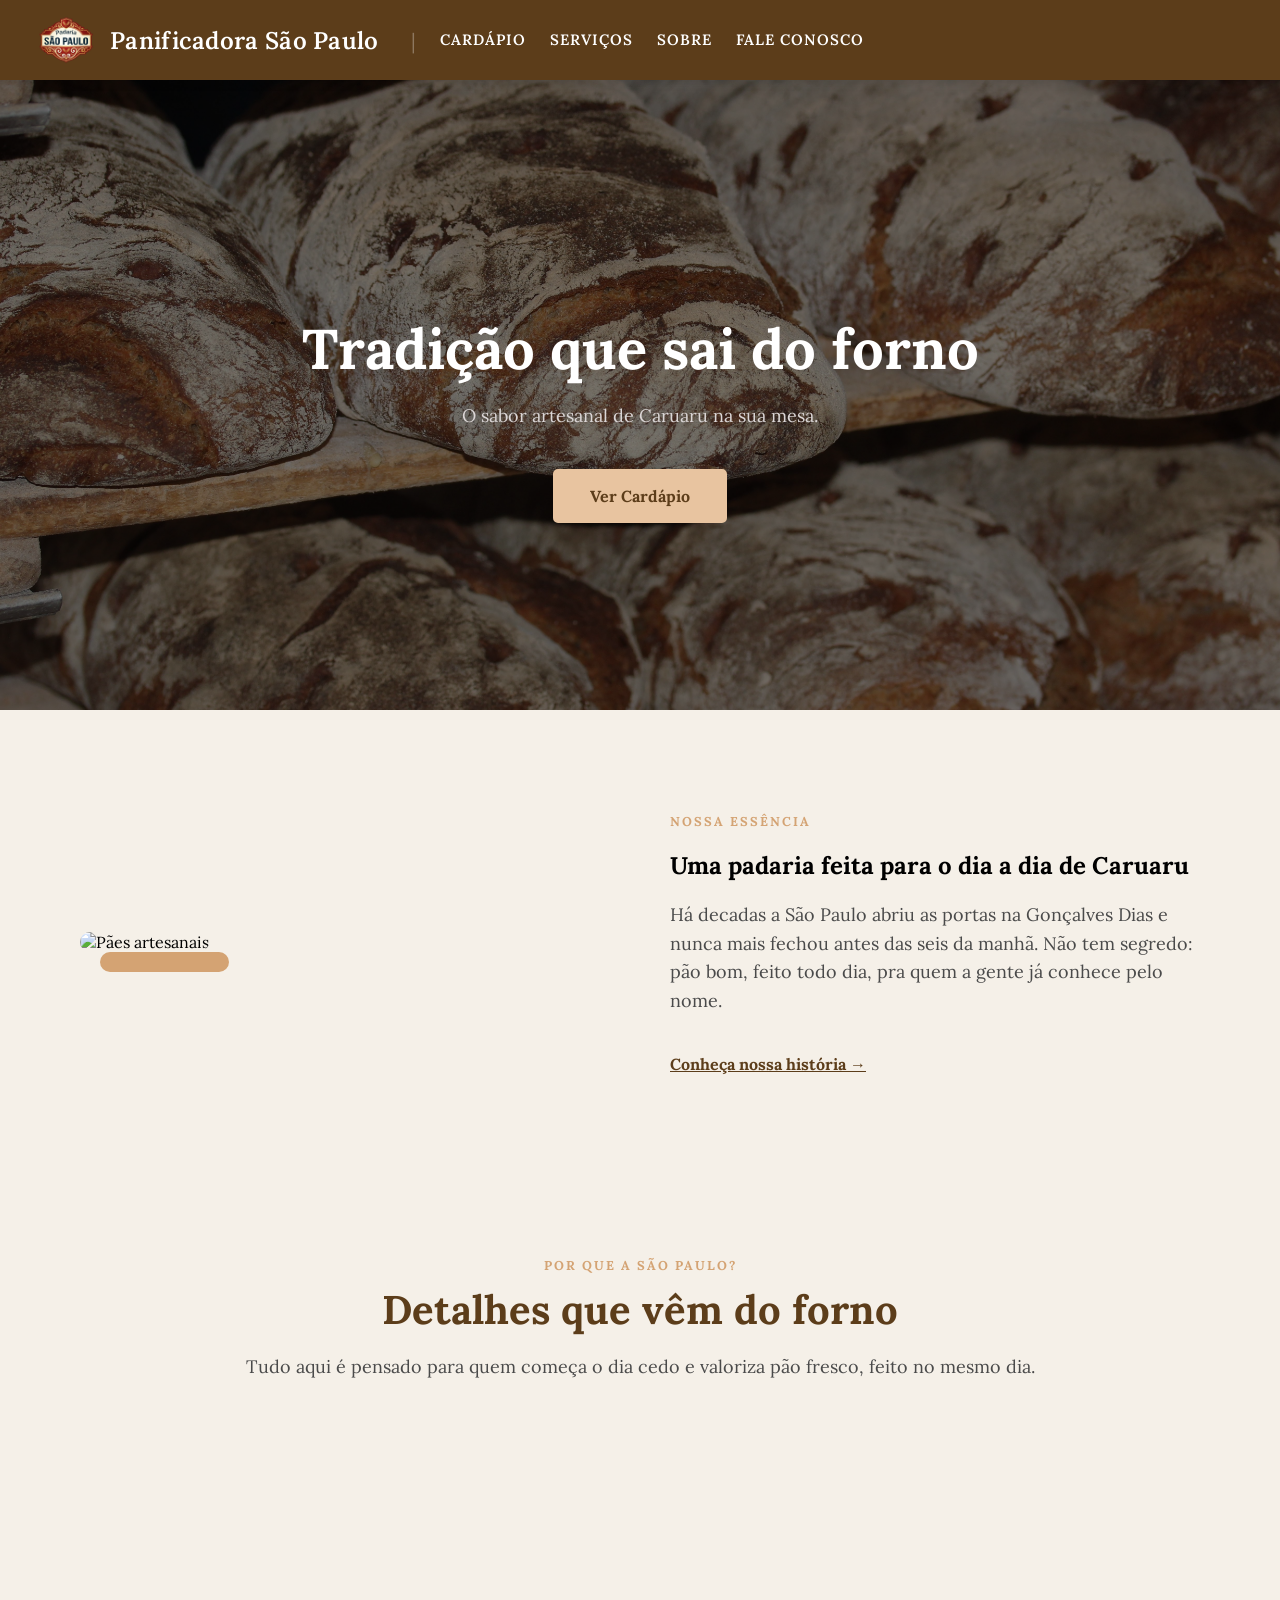
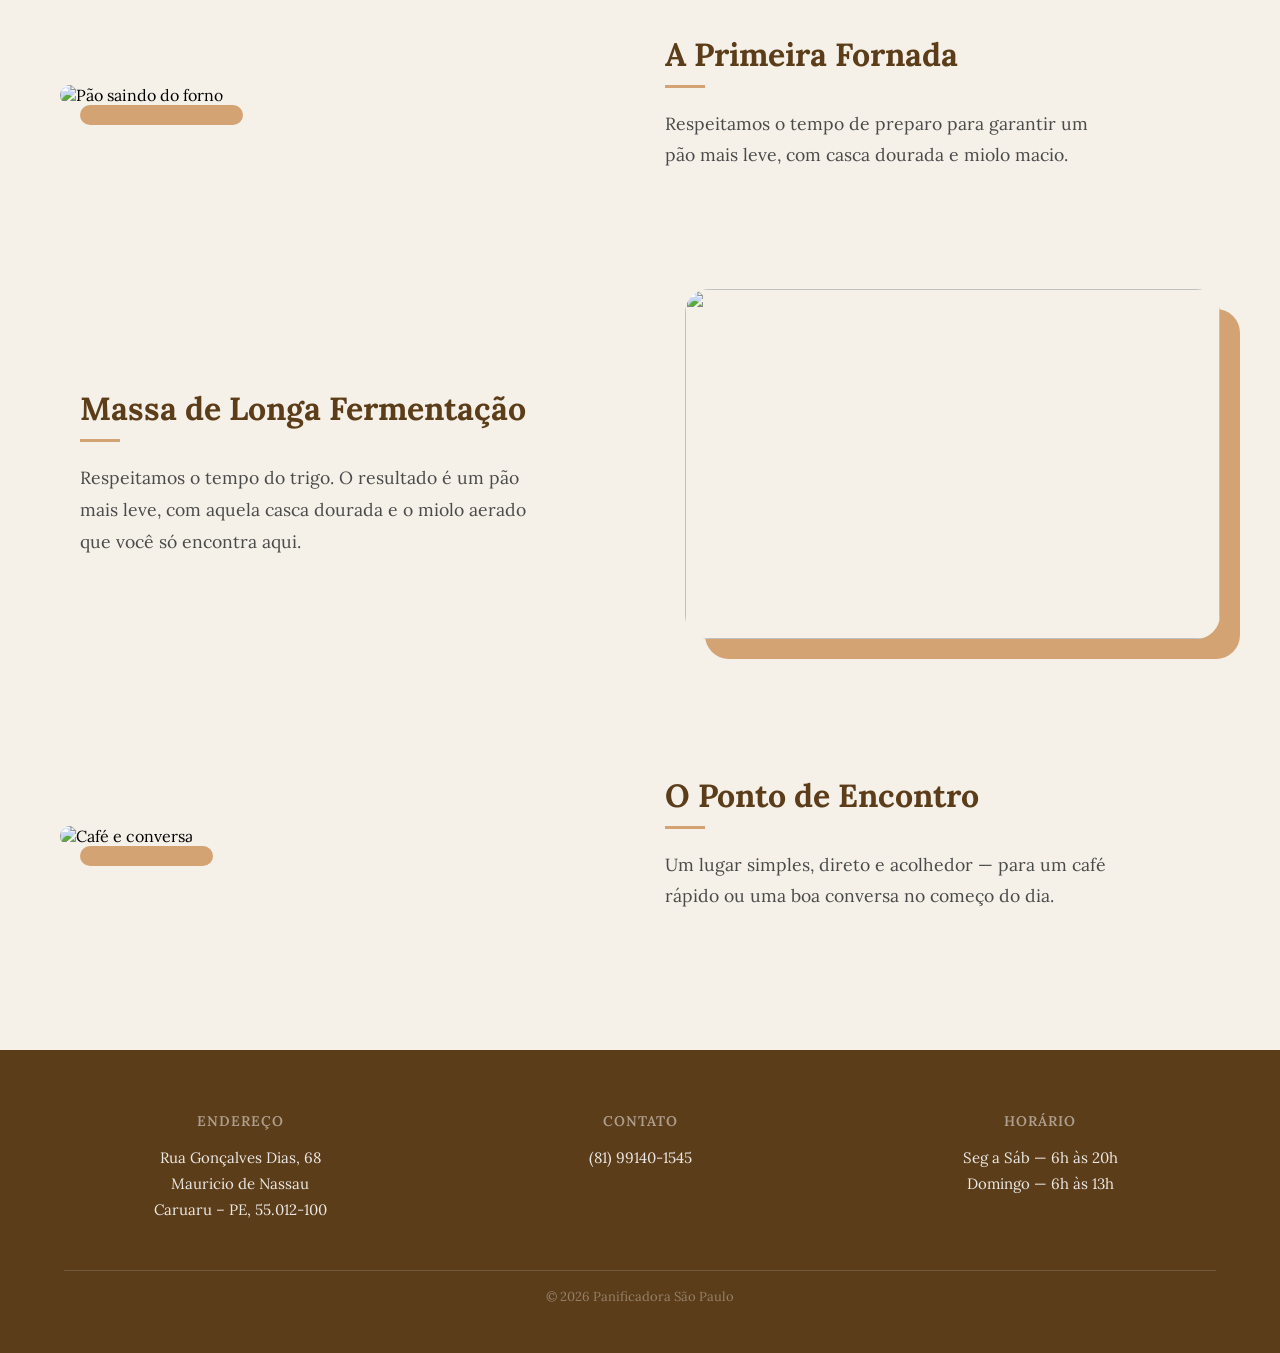
==== commit d0f4ca24: "chore: salvar ajustes finais nos HTML e paths" ====
--- a/index.html
+++ b/index.html
@@ -4,23 +4,19 @@
     <meta charset="UTF-8" />
     <meta name="viewport" content="width=device-width, initial-scale=1.0" />
     <title>Panificadora São Paulo</title>
-    <link rel="stylesheet" href="../css/style.css" />
+    <link rel="stylesheet" href="css/style.css" />
     <link
       href="https://fonts.googleapis.com/css2?family=Lora&display=swap"
       rel="stylesheet"
     />
-    <script src="../js/script.js" defer></script>
-    <link
-      rel="icon"
-      href="../img/logo-removebg-preview.png"
-      type="imagem/png"
-    />
+    <script src="js/script.js" defer></script>
+    <link rel="icon" href="img/logo-removebg-preview.png" type="imagem/png" />
   </head>
   <body>
     <header>
       <div class="header-logo">
         <a href="index.html" class="logo-link"
-          ><img src="../img/logo-removebg-preview.png" alt="ícone" />
+          ><img src="img/logo-removebg-preview.png" alt="ícone" />
           <h1 class="h1_title">Panificadora São Paulo</h1>
         </a>
       </div>
@@ -40,7 +36,7 @@
     <section class="hero">
       <div class="hero-overlay">
         <div class="container">
-          <h1>Tradição em cada fornada</h1>
+          <h1>Tradição que sai do forno</h1>
           <p class="p2-hero">O sabor artesanal de Caruaru na sua mesa.</p>
           <a href="cardapio.html" class="btn-cta">Ver Cardápio</a>
         </div>
@@ -51,17 +47,17 @@
       <section class="secao-split container">
         <div class="split-img">
           <img
-            src="../img/loaf-brown-bread-wooden-table.jpg"
+            src="img/loaf-brown-bread-wooden-table.jpg"
             alt="Pães artesanais"
           />
         </div>
         <div class="split-text">
           <span class="tagline">Nossa Essência</span>
-          <h2>A Melhor Panificadora de Caruaru</h2>
+          <h2>Uma padaria feita para o dia a dia de Caruaru</h2>
           <p>
-            Unimos o cuidado artesanal com o compromisso de inovar, trazendo
-            diariamente delícias que fazem parte da rotina de milhares de
-            famílias.
+            Há decadas a São Paulo abriu as portas na Gonçalves Dias e nunca
+            mais fechou antes das seis da manhã. Não tem segredo: pão bom, feito
+            todo dia, pra quem a gente já conhece pelo nome.
           </p>
           <a href="sobre.html" class="btn-text">Conheça nossa história →</a>
         </div>
@@ -73,8 +69,8 @@
             <span class="tagline">Por que a São Paulo?</span>
             <h2>Detalhes que vêm do forno</h2>
             <p>
-              Não é apenas sobre fazer pão, é sobre o ritual de quem acorda cedo
-              em Caruaru.
+              Tudo aqui é pensado para quem começa o dia cedo e valoriza pão
+              fresco, feito no mesmo dia.
             </p>
           </div>
         </div>
@@ -92,9 +88,8 @@
             <div class="beneficio-info">
               <h3>A Primeira Fornada</h3>
               <p>
-                O cheiro que invade a Rua Gonçalves Dias não é por acaso. Nossas
-                fornadas são cronometradas para que você nunca leve um pão que
-                não esteja estalando.
+                Respeitamos o tempo de preparo para garantir um pão mais leve,
+                com casca dourada e miolo macio.
               </p>
             </div>
           </div>
@@ -125,9 +120,8 @@
             <div class="beneficio-info">
               <h3>O Ponto de Encontro</h3>
               <p>
-                Mais que uma padaria, somos o cenário das suas melhores
-                conversas. Do café coado na hora ao tareco que traz gosto de
-                infância.
+                Um lugar simples, direto e acolhedor — para um café rápido ou
+                uma boa conversa no começo do dia.
               </p>
             </div>
           </div>
